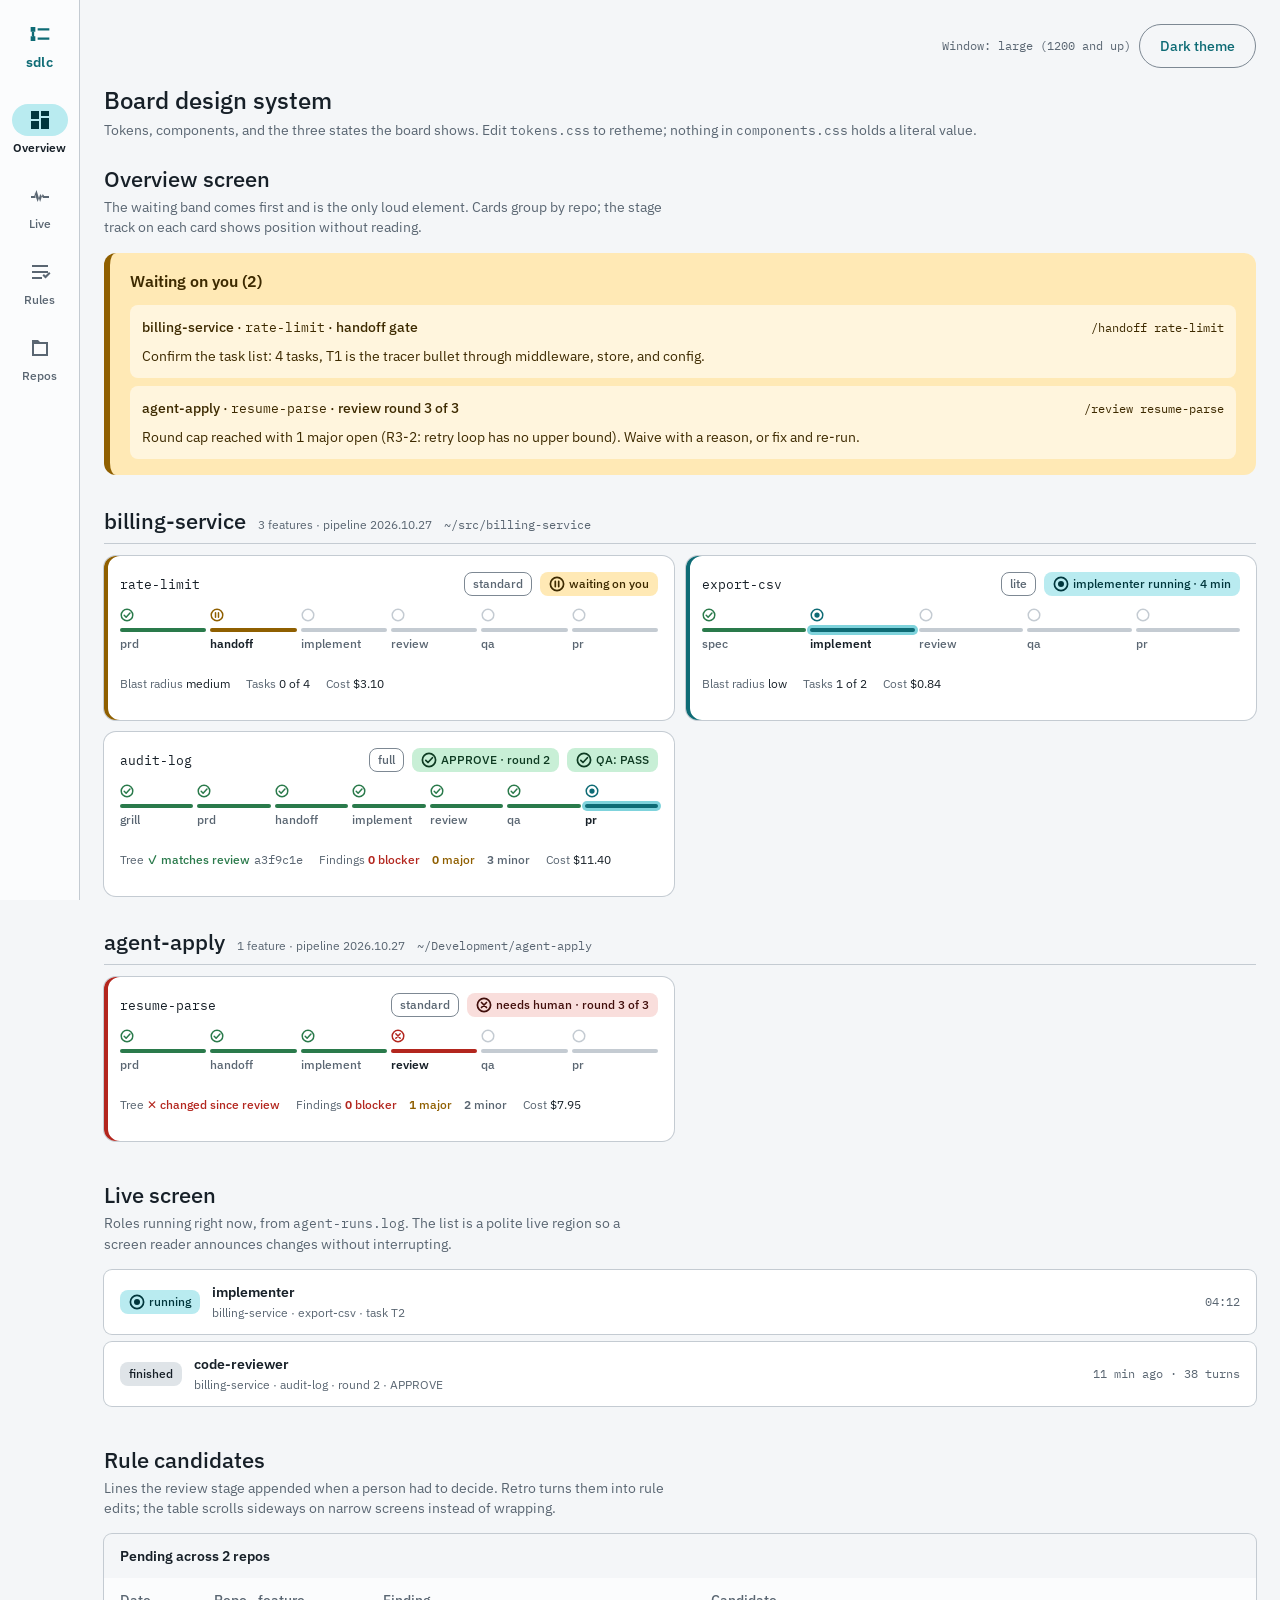
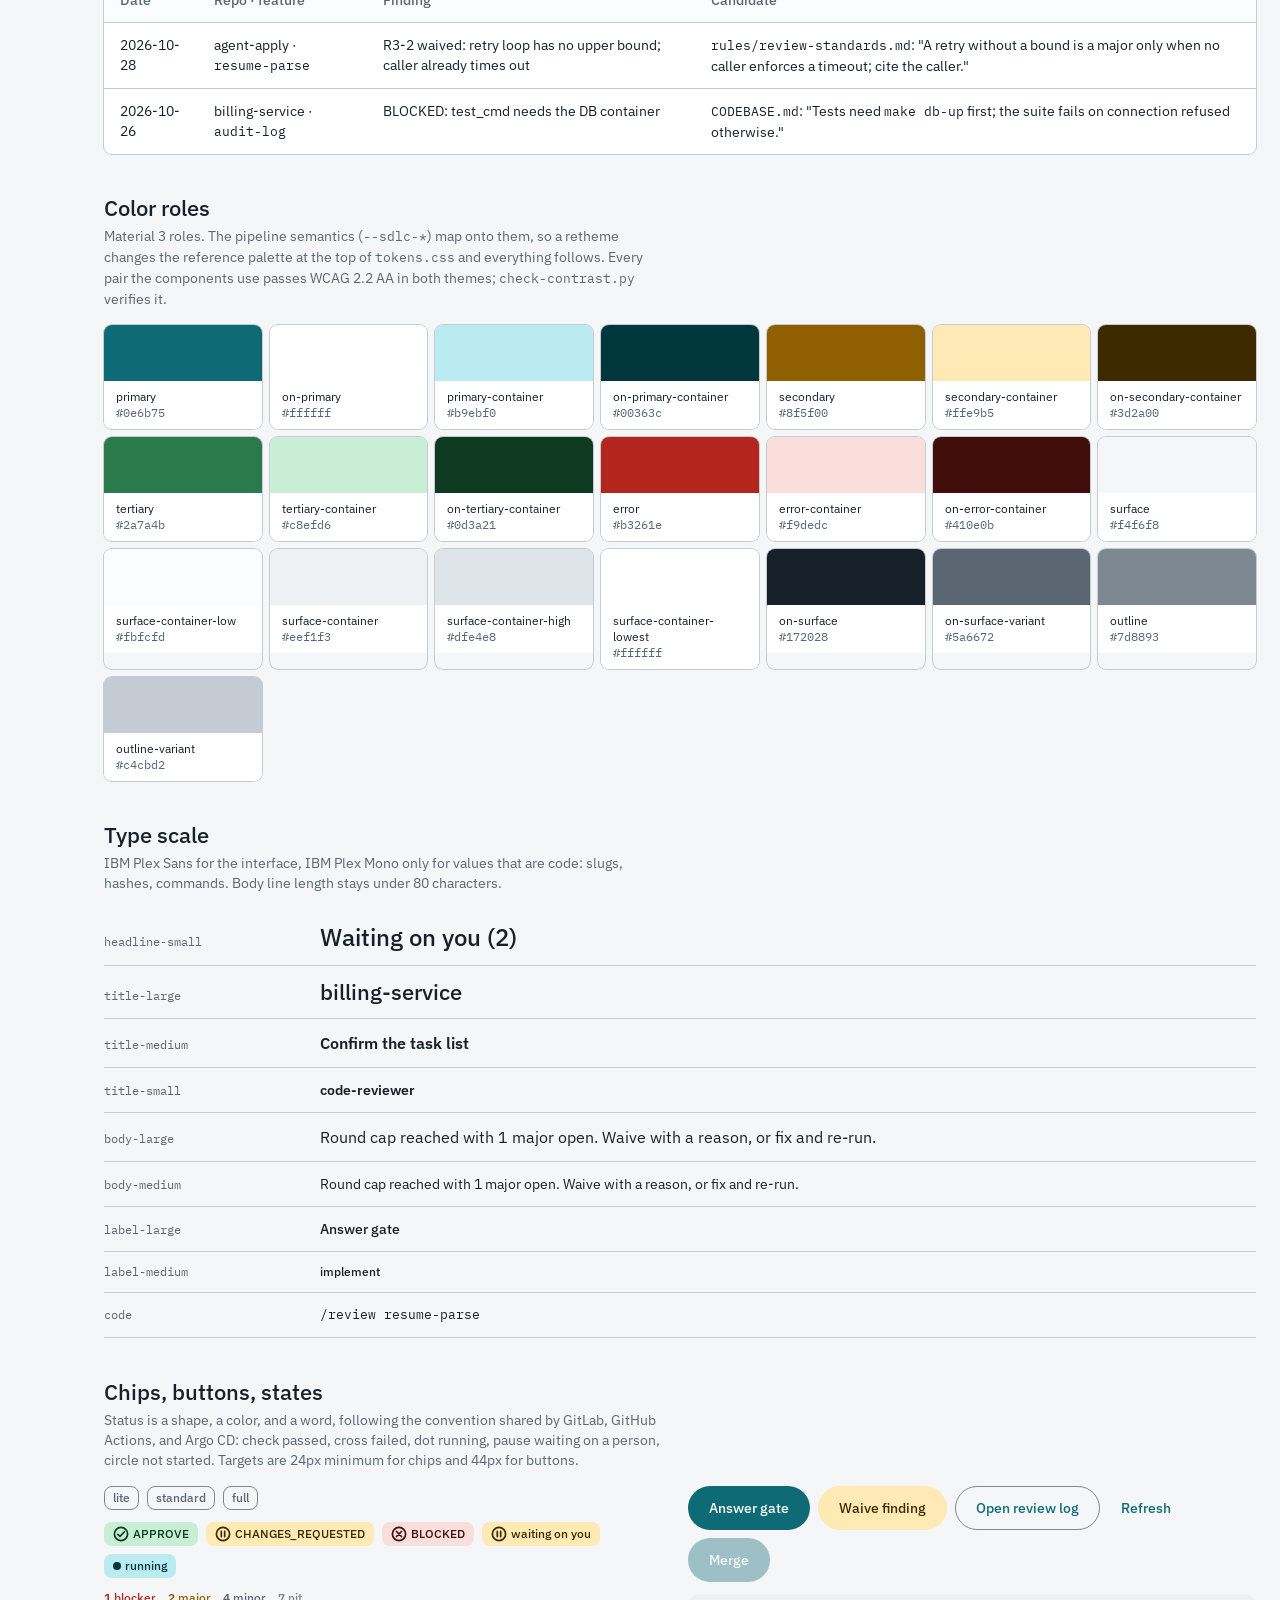
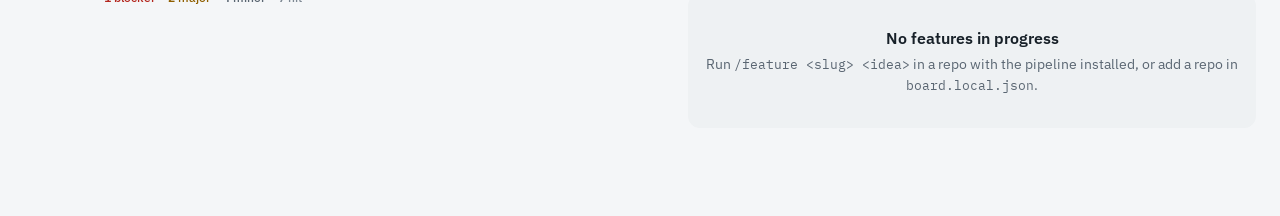
==== board/design/preview.html @ 58d3e478 "Add board design system: M3 tokens, components, contrast check" ====
<!doctype html>
<html lang="en">
<head>
<meta charset="utf-8">
<meta name="viewport" content="width=device-width, initial-scale=1">
<title>Board design system</title>
<link rel="preconnect" href="https://fonts.googleapis.com">
<link rel="preconnect" href="https://fonts.gstatic.com" crossorigin>
<link rel="stylesheet" href="https://fonts.googleapis.com/css2?family=IBM+Plex+Mono:wght@400;500&family=IBM+Plex+Sans:wght@400;500;600&display=swap">
<link rel="stylesheet" href="tokens.css">
<link rel="stylesheet" href="components.css">
<style>
  /* preview-only styles: swatches and the type specimen. Not part of the board. */
  .spec { margin-bottom: var(--sp-10); }
  .spec__title { font: var(--md-sys-typescale-title-large); margin-bottom: var(--sp-1); }
  .spec__note { color: var(--md-sys-color-on-surface-variant); margin-bottom: var(--sp-4); max-width: 70ch; }
  .swatches { display: grid; gap: var(--sp-2); grid-template-columns: repeat(auto-fill, minmax(150px, 1fr)); }
  .swatch { border-radius: var(--md-sys-shape-corner-small); box-shadow: var(--md-sys-elevation-1); overflow: hidden; }
  .swatch__color { height: 56px; }
  .swatch__meta { padding: var(--sp-2) var(--sp-3); font: var(--md-sys-typescale-body-small); background: var(--md-sys-color-surface-container-lowest); }
  .swatch__meta code { display: block; font: var(--md-sys-typescale-code-small); color: var(--md-sys-color-on-surface-variant); }
  .type-row { display: grid; grid-template-columns: 200px 1fr; gap: var(--sp-4); padding: var(--sp-3) 0; border-bottom: 1px solid var(--md-sys-color-outline-variant); align-items: baseline; }
  .type-row code { font: var(--md-sys-typescale-code-small); color: var(--md-sys-color-on-surface-variant); }
  @media (max-width: 599px) { .type-row { grid-template-columns: 1fr; gap: var(--sp-1); } }
  .row { display: flex; gap: var(--sp-2); flex-wrap: wrap; align-items: center; }
  .grid-2 { display: grid; gap: var(--sp-4); grid-template-columns: 1fr; }
  @media (min-width: 840px) { .grid-2 { grid-template-columns: 1fr 1fr; } }
  .bp { font: var(--md-sys-typescale-code-small); color: var(--md-sys-color-on-surface-variant); }
  .bp::after { content: "compact (< 600)"; }
  @media (min-width: 600px) { .bp::after { content: "medium (600 to 839)"; } }
  @media (min-width: 840px) { .bp::after { content: "expanded (840 to 1199)"; } }
  @media (min-width: 1200px) { .bp::after { content: "large (1200 and up)"; } }
</style>
</head>
<body>
<a class="skip-link" href="#main">Skip to content</a>
<div class="app">
  <nav class="rail" aria-label="Board sections">
    <a class="rail__brand" href="#main" aria-label="sdlc pipeline board"><svg viewBox="0 0 24 24" width="28" height="28" aria-hidden="true" focusable="false"><path fill="currentColor" d="M4 6h4v4H4zm6 1h10v2H10zM4 14h4v4H4zm6 1h10v2H10z"/><path fill="currentColor" d="M6 10v4h-0.001" stroke="currentColor" stroke-width="2"/></svg><span class="rail__brand-text">sdlc</span></a>
    <a class="rail__item" href="#overview" aria-current="page"><span class="rail__icon"><svg viewBox="0 0 24 24" width="24" height="24" aria-hidden="true" focusable="false"><path fill="currentColor" d="M3 3h8v8H3zm10 0h8v5h-8zM3 13h8v8H3zm10-3h8v11h-8z"/></svg></span><span class="rail__label">Overview</span></a>
    <a class="rail__item" href="#live"><span class="rail__icon"><svg viewBox="0 0 24 24" width="24" height="24" aria-hidden="true" focusable="false"><path fill="currentColor" d="M3 12h3.2l2.3-6 3.6 12 2.6-8 1.5 2H21v2h-5.9l-2.9-3.9-2.5 7.9L6.2 8.4 7.6 14H3z"/></svg></span><span class="rail__label">Live</span></a>
    <a class="rail__item" href="#candidates"><span class="rail__icon"><svg viewBox="0 0 24 24" width="24" height="24" aria-hidden="true" focusable="false"><path fill="currentColor" d="M4 5h16v2H4zm0 6h16v2H4zm0 6h10v2H4zm13.5-1.6L15.9 14l-1.4 1.4 3 3 5-5-1.4-1.4z"/></svg></span><span class="rail__label">Rules</span></a>
    <a class="rail__item" href="#repos"><span class="rail__icon"><svg viewBox="0 0 24 24" width="24" height="24" aria-hidden="true" focusable="false"><path fill="currentColor" d="M4 4h6l2 2h8v14H4zm2 4v10h12V8z"/></svg></span><span class="rail__label">Repos</span></a>
  </nav>

  <main id="main" class="main">
    <div class="toolbar">
      <span class="bp" aria-live="polite">Window: </span>
      <button class="btn btn--outlined" type="button" id="theme" aria-pressed="false">Dark theme</button>
    </div>
    <h1 class="page-title">Board design system</h1>
    <p class="page-sub">Tokens, components, and the three states the board shows. Edit <code>tokens.css</code> to retheme; nothing in <code>components.css</code> holds a literal value.</p>

    <!-- ============================ Sample: overview ============================ -->
    <section class="spec" id="overview" aria-labelledby="h-overview">
      <h2 class="spec__title" id="h-overview">Overview screen</h2>
      <p class="spec__note">The waiting band comes first and is the only loud element. Cards group by repo; the stage track on each card shows position without reading.</p>

      <section class="waiting" aria-labelledby="h-waiting">
        <h3 class="waiting__title" id="h-waiting">Waiting on you (2)</h3>
        <ul class="waiting__list" role="list">
          <li class="waiting__item">
            <span class="waiting__where">billing-service · <code>rate-limit</code> · handoff gate</span>
            <code class="waiting__cmd">/handoff rate-limit</code>
            <span class="waiting__q">Confirm the task list: 4 tasks, T1 is the tracer bullet through middleware, store, and config.</span>
          </li>
          <li class="waiting__item">
            <span class="waiting__where">agent-apply · <code>resume-parse</code> · review round 3 of 3</span>
            <code class="waiting__cmd">/review resume-parse</code>
            <span class="waiting__q">Round cap reached with 1 major open (R3-2: retry loop has no upper bound). Waive with a reason, or fix and re-run.</span>
          </li>
        </ul>
      </section>

      <section class="repo" aria-labelledby="h-repo1">
        <div class="repo__head">
          <h3 class="repo__name" id="h-repo1">billing-service</h3>
          <span class="repo__meta">3 features · pipeline 2026.10.27</span>
          <span class="repo__path">~/src/billing-service</span>
        </div>
        <ul class="cards" role="list">
          <li class="card card--attention">
            <div class="card__head">
              <span class="card__slug"><a class="card__title-link" href="#"><code>rate-limit</code></a></span>
              <span class="card__spacer"></span>
              <span class="chip chip--outline">standard</span>
              <span class="chip chip--waiting"><span class="chip__glyph" aria-hidden="true"></span>waiting on you</span>
            </div>
            <ol class="track" role="list" aria-label="Stages: prd passed, handoff waiting on you, implement review qa pr not started">
              <li class="track__step" data-state="done"><span class="track__bar"></span><span class="track__name">prd</span></li>
              <li class="track__step" data-state="waiting"><span class="track__bar"></span><span class="track__name">handoff</span></li>
              <li class="track__step" data-state="ahead"><span class="track__bar"></span><span class="track__name" data-short="impl">implement</span></li>
              <li class="track__step" data-state="ahead"><span class="track__bar"></span><span class="track__name">review</span></li>
              <li class="track__step" data-state="ahead"><span class="track__bar"></span><span class="track__name">qa</span></li>
              <li class="track__step" data-state="ahead"><span class="track__bar"></span><span class="track__name">pr</span></li>
            </ol>
            <dl class="card__foot">
              <div><dt>Blast radius</dt> <dd>medium</dd></div>
              <div><dt>Tasks</dt> <dd>0 of 4</dd></div>
              <div><dt>Cost</dt> <dd>$3.10</dd></div>
            </dl>
          </li>

          <li class="card card--live">
            <div class="card__head">
              <span class="card__slug"><a class="card__title-link" href="#"><code>export-csv</code></a></span>
              <span class="card__spacer"></span>
              <span class="chip chip--outline">lite</span>
              <span class="chip chip--live"><span class="chip__glyph" aria-hidden="true"></span>implementer running · 4 min</span>
            </div>
            <ol class="track" role="list" aria-label="Stages: spec done, implement current, review qa pr ahead">
              <li class="track__step" data-state="done"><span class="track__bar"></span><span class="track__name">spec</span></li>
              <li class="track__step" data-state="current"><span class="track__bar"></span><span class="track__name" data-short="impl">implement</span></li>
              <li class="track__step" data-state="ahead"><span class="track__bar"></span><span class="track__name">review</span></li>
              <li class="track__step" data-state="ahead"><span class="track__bar"></span><span class="track__name">qa</span></li>
              <li class="track__step" data-state="ahead"><span class="track__bar"></span><span class="track__name">pr</span></li>
            </ol>
            <dl class="card__foot">
              <div><dt>Blast radius</dt> <dd>low</dd></div>
              <div><dt>Tasks</dt> <dd>1 of 2</dd></div>
              <div><dt>Cost</dt> <dd>$0.84</dd></div>
            </dl>
          </li>

          <li class="card">
            <div class="card__head">
              <span class="card__slug"><a class="card__title-link" href="#"><code>audit-log</code></a></span>
              <span class="card__spacer"></span>
              <span class="chip chip--outline">full</span>
              <span class="chip chip--approve"><span class="chip__glyph" aria-hidden="true"></span>APPROVE · round 2</span>
              <span class="chip chip--approve"><span class="chip__glyph" aria-hidden="true"></span>QA: PASS</span>
            </div>
            <ol class="track" role="list" aria-label="Stages: grill prd handoff implement review qa done, pr current">
              <li class="track__step" data-state="done"><span class="track__bar"></span><span class="track__name">grill</span></li>
              <li class="track__step" data-state="done"><span class="track__bar"></span><span class="track__name">prd</span></li>
              <li class="track__step" data-state="done"><span class="track__bar"></span><span class="track__name">handoff</span></li>
              <li class="track__step" data-state="done"><span class="track__bar"></span><span class="track__name" data-short="impl">implement</span></li>
              <li class="track__step" data-state="done"><span class="track__bar"></span><span class="track__name">review</span></li>
              <li class="track__step" data-state="done"><span class="track__bar"></span><span class="track__name">qa</span></li>
              <li class="track__step" data-state="current"><span class="track__bar"></span><span class="track__name">pr</span></li>
            </ol>
            <dl class="card__foot">
              <div><dt>Tree</dt> <dd><span class="tree tree--match">✓ matches review <code>a3f9c1e</code></span></dd></div>
              <div><dt>Findings</dt> <dd><span class="sev"><span data-sev="blocker" data-n="0">blocker</span><span data-sev="major" data-n="0">major</span><span data-sev="minor" data-n="3">minor</span></span></dd></div>
              <div><dt>Cost</dt> <dd>$11.40</dd></div>
            </dl>
          </li>
        </ul>
      </section>

      <section class="repo" aria-labelledby="h-repo2">
        <div class="repo__head">
          <h3 class="repo__name" id="h-repo2">agent-apply</h3>
          <span class="repo__meta">1 feature · pipeline 2026.10.27</span>
          <span class="repo__path">~/Development/agent-apply</span>
        </div>
        <ul class="cards" role="list">
          <li class="card card--blocked">
            <div class="card__head">
              <span class="card__slug"><a class="card__title-link" href="#"><code>resume-parse</code></a></span>
              <span class="card__spacer"></span>
              <span class="chip chip--outline">standard</span>
              <span class="chip chip--blocked"><span class="chip__glyph" aria-hidden="true"></span>needs human · round 3 of 3</span>
            </div>
            <ol class="track" role="list" aria-label="Stages: prd handoff implement done, review stopped, qa pr ahead">
              <li class="track__step" data-state="done"><span class="track__bar"></span><span class="track__name">prd</span></li>
              <li class="track__step" data-state="done"><span class="track__bar"></span><span class="track__name">handoff</span></li>
              <li class="track__step" data-state="done"><span class="track__bar"></span><span class="track__name" data-short="impl">implement</span></li>
              <li class="track__step" data-state="stopped"><span class="track__bar"></span><span class="track__name">review</span></li>
              <li class="track__step" data-state="ahead"><span class="track__bar"></span><span class="track__name">qa</span></li>
              <li class="track__step" data-state="ahead"><span class="track__bar"></span><span class="track__name">pr</span></li>
            </ol>
            <dl class="card__foot">
              <div><dt>Tree</dt> <dd><span class="tree tree--drift">✕ changed since review</span></dd></div>
              <div><dt>Findings</dt> <dd><span class="sev"><span data-sev="blocker" data-n="0">blocker</span><span data-sev="major" data-n="1">major</span><span data-sev="minor" data-n="2">minor</span></span></dd></div>
              <div><dt>Cost</dt> <dd>$7.95</dd></div>
            </dl>
          </li>
        </ul>
      </section>
    </section>

    <!-- ============================ Sample: live ============================ -->
    <section class="spec" id="live" aria-labelledby="h-live">
      <h2 class="spec__title" id="h-live">Live screen</h2>
      <p class="spec__note">Roles running right now, from <code>agent-runs.log</code>. The list is a polite live region so a screen reader announces changes without interrupting.</p>
      <ul class="live" role="list" aria-live="polite">
        <li class="live__row">
          <span class="chip chip--live"><span class="chip__glyph" aria-hidden="true"></span>running</span>
          <span><span class="live__role">implementer</span><br><span class="live__where">billing-service · export-csv · task T2</span></span>
          <span class="live__time">04:12</span>
        </li>
        <li class="live__row">
          <span class="chip">finished</span>
          <span><span class="live__role">code-reviewer</span><br><span class="live__where">billing-service · audit-log · round 2 · APPROVE</span></span>
          <span class="live__time">11 min ago · 38 turns</span>
        </li>
      </ul>
    </section>

    <!-- ============================ Sample: rule candidates ============================ -->
    <section class="spec" id="candidates" aria-labelledby="h-cand">
      <h2 class="spec__title" id="h-cand">Rule candidates</h2>
      <p class="spec__note">Lines the review stage appended when a person had to decide. Retro turns them into rule edits; the table scrolls sideways on narrow screens instead of wrapping.</p>
      <div class="table-wrap">
        <table>
          <caption>Pending across 2 repos</caption>
          <thead><tr><th scope="col">Date</th><th scope="col">Repo · feature</th><th scope="col">Finding</th><th scope="col">Candidate</th></tr></thead>
          <tbody>
            <tr><td>2026-10-28</td><td>agent-apply · <code>resume-parse</code></td><td>R3-2 waived: retry loop has no upper bound; caller already times out</td><td><code>rules/review-standards.md</code>: "A retry without a bound is a major only when no caller enforces a timeout; cite the caller."</td></tr>
            <tr><td>2026-10-26</td><td>billing-service · <code>audit-log</code></td><td>BLOCKED: test_cmd needs the DB container</td><td><code>CODEBASE.md</code>: "Tests need <code>make db-up</code> first; the suite fails on connection refused otherwise."</td></tr>
          </tbody>
        </table>
      </div>
    </section>

    <!-- ============================ Tokens ============================ -->
    <section class="spec" id="repos" aria-labelledby="h-color">
      <h2 class="spec__title" id="h-color">Color roles</h2>
      <p class="spec__note">Material 3 roles. The pipeline semantics (<code>--sdlc-*</code>) map onto them, so a retheme changes the reference palette at the top of <code>tokens.css</code> and everything follows. Every pair the components use passes WCAG 2.2 AA in both themes; <code>check-contrast.py</code> verifies it.</p>
      <div class="swatches" id="swatches"></div>
    </section>

    <section class="spec" aria-labelledby="h-type">
      <h2 class="spec__title" id="h-type">Type scale</h2>
      <p class="spec__note">IBM Plex Sans for the interface, IBM Plex Mono only for values that are code: slugs, hashes, commands. Body line length stays under 80 characters.</p>
      <div class="type-row"><code>headline-small</code><span style="font: var(--md-sys-typescale-headline-small)">Waiting on you (2)</span></div>
      <div class="type-row"><code>title-large</code><span style="font: var(--md-sys-typescale-title-large)">billing-service</span></div>
      <div class="type-row"><code>title-medium</code><span style="font: var(--md-sys-typescale-title-medium)">Confirm the task list</span></div>
      <div class="type-row"><code>title-small</code><span style="font: var(--md-sys-typescale-title-small)">code-reviewer</span></div>
      <div class="type-row"><code>body-large</code><span style="font: var(--md-sys-typescale-body-large)">Round cap reached with 1 major open. Waive with a reason, or fix and re-run.</span></div>
      <div class="type-row"><code>body-medium</code><span style="font: var(--md-sys-typescale-body-medium)">Round cap reached with 1 major open. Waive with a reason, or fix and re-run.</span></div>
      <div class="type-row"><code>label-large</code><span style="font: var(--md-sys-typescale-label-large)">Answer gate</span></div>
      <div class="type-row"><code>label-medium</code><span style="font: var(--md-sys-typescale-label-medium)">implement</span></div>
      <div class="type-row"><code>code</code><span style="font: var(--md-sys-typescale-code)">/review resume-parse</span></div>
    </section>

    <section class="spec" aria-labelledby="h-comp">
      <h2 class="spec__title" id="h-comp">Chips, buttons, states</h2>
      <p class="spec__note">Status is a shape, a color, and a word, following the convention shared by GitLab, GitHub Actions, and Argo CD: check passed, cross failed, dot running, pause waiting on a person, circle not started. Targets are 24px minimum for chips and 44px for buttons.</p>
      <div class="grid-2">
        <div>
          <div class="row" style="margin-bottom: var(--sp-3)">
            <span class="chip chip--outline">lite</span><span class="chip chip--outline">standard</span><span class="chip chip--outline">full</span>
          </div>
          <div class="row" style="margin-bottom: var(--sp-3)">
            <span class="chip chip--approve"><span class="chip__glyph" aria-hidden="true"></span>APPROVE</span><span class="chip chip--changes"><span class="chip__glyph" aria-hidden="true"></span>CHANGES_REQUESTED</span><span class="chip chip--blocked"><span class="chip__glyph" aria-hidden="true"></span>BLOCKED</span>
            <span class="chip chip--waiting"><span class="chip__glyph" aria-hidden="true"></span>waiting on you</span>
            <span class="chip chip--live"><span class="chip__dot" aria-hidden="true"></span>running</span>
          </div>
          <div class="row">
            <span class="sev"><span data-sev="blocker" data-n="1">blocker</span><span data-sev="major" data-n="2">major</span><span data-sev="minor" data-n="4">minor</span><span data-sev="nit" data-n="7">nit</span></span>
          </div>
        </div>
        <div>
          <div class="row" style="margin-bottom: var(--sp-3)">
            <button class="btn btn--filled" type="button">Answer gate</button>
            <button class="btn btn--tonal" type="button">Waive finding</button>
            <button class="btn btn--outlined" type="button">Open review log</button>
            <button class="btn btn--text" type="button">Refresh</button>
            <button class="btn btn--filled" type="button" disabled>Merge</button>
          </div>
          <div class="empty">
            <p class="empty__title">No features in progress</p>
            <p>Run <code>/feature &lt;slug&gt; &lt;idea&gt;</code> in a repo with the pipeline installed, or add a repo in <code>board.local.json</code>.</p>
          </div>
        </div>
      </div>
    </section>
  </main>
</div>

<script>
  // Theme toggle: data-theme on <html> overrides the OS setting; remembered per browser.
  (function () {
    var root = document.documentElement, btn = document.getElementById('theme');
    function apply(t) { if (t) root.setAttribute('data-theme', t); else root.removeAttribute('data-theme'); var dark = t ? t === 'dark' : matchMedia('(prefers-color-scheme: dark)').matches; btn.textContent = dark ? 'Light theme' : 'Dark theme'; btn.setAttribute('aria-pressed', String(dark)); }
    var saved = null; try { saved = localStorage.getItem('board-theme'); } catch (e) {}
    apply(saved);
    btn.addEventListener('click', function () { var dark = root.getAttribute('data-theme') === 'dark' || (!root.getAttribute('data-theme') && matchMedia('(prefers-color-scheme: dark)').matches); var next = dark ? 'light' : 'dark'; apply(next); try { localStorage.setItem('board-theme', next); } catch (e) {} });
  })();
  // Swatches from the live computed tokens, so the list is always the real palette.
  (function () {
    var roles = ['primary','on-primary','primary-container','on-primary-container','secondary','secondary-container','on-secondary-container','tertiary','tertiary-container','on-tertiary-container','error','error-container','on-error-container','surface','surface-container-low','surface-container','surface-container-high','surface-container-lowest','on-surface','on-surface-variant','outline','outline-variant'];
    var cs = getComputedStyle(document.documentElement), host = document.getElementById('swatches');
    function render() {
      cs = getComputedStyle(document.documentElement); host.innerHTML = '';
      roles.forEach(function (r) { var v = cs.getPropertyValue('--md-sys-color-' + r).trim(); var d = document.createElement('div'); d.className = 'swatch'; d.innerHTML = '<div class="swatch__color" style="background:' + v + '"></div><div class="swatch__meta">' + r + '<code>' + v + '</code></div>'; host.appendChild(d); });
    }
    render(); document.getElementById('theme').addEventListener('click', function () { setTimeout(render, 0); });
  })();
</script>
</body>
</html>
---- board/design/tokens.css ----
/* sdlc-pipeline board: design tokens.
   This is the only file to edit for a retheme. Components reference these names and nothing else.
   Naming follows Material Design 3 roles (md-sys-*) so the mapping to any Material library is direct;
   the sdlc-* block holds the pipeline's own semantics (stages, verdicts, severities, tiers). */

:root {
  /* ---- Reference palette (change these, the roles below derive from them) ---- */
  --ref-paper: #f4f6f8;
  --ref-ink: #172028;
  --ref-teal-40: #0e6b75;   /* primary */
  --ref-teal-80: #7fd3dc;
  --ref-teal-90: #b9ebf0;
  --ref-amber-40: #8f5f00;  /* waiting on a person; 5.09:1 on paper */
  --ref-amber-90: #ffe9b5;
  --ref-green-40: #2a7a4b;  /* approve, pass */
  --ref-green-90: #c8efd6;
  --ref-red-40: #b3261e;    /* blocked, needs-human */
  --ref-red-90: #f9dedc;
  --ref-neutral-10: #1a2129;
  --ref-neutral-20: #2e3741;
  --ref-neutral-40: #5a6672;
  --ref-neutral-60: #7d8893;  /* outline; 3.33:1 on paper, the WCAG floor for borders and focus rings */
  --ref-neutral-80: #c4cbd2;
  --ref-neutral-90: #dfe4e8;
  --ref-neutral-95: #eef1f3;
  --ref-neutral-99: #fbfcfd;

  /* ---- Material 3 color roles, light ---- */
  --md-sys-color-primary: var(--ref-teal-40);
  --md-sys-color-on-primary: #ffffff;
  --md-sys-color-primary-container: var(--ref-teal-90);
  --md-sys-color-on-primary-container: #00363c;
  --md-sys-color-secondary: var(--ref-amber-40);
  --md-sys-color-on-secondary: #ffffff;
  --md-sys-color-secondary-container: var(--ref-amber-90);
  --md-sys-color-on-secondary-container: #3d2a00;
  --md-sys-color-tertiary: var(--ref-green-40);
  --md-sys-color-tertiary-container: var(--ref-green-90);
  --md-sys-color-on-tertiary-container: #0d3a21;
  --md-sys-color-error: var(--ref-red-40);
  --md-sys-color-on-error: #ffffff;
  --md-sys-color-error-container: var(--ref-red-90);
  --md-sys-color-on-error-container: #410e0b;
  --md-sys-color-surface: var(--ref-paper);
  --md-sys-color-surface-dim: var(--ref-neutral-90);
  --md-sys-color-surface-bright: var(--ref-neutral-99);
  --md-sys-color-surface-container-lowest: #ffffff;
  --md-sys-color-surface-container-low: var(--ref-neutral-99);
  --md-sys-color-surface-container: var(--ref-neutral-95);
  --md-sys-color-surface-container-high: var(--ref-neutral-90);
  --md-sys-color-surface-container-highest: var(--ref-neutral-80);
  --md-sys-color-on-surface: var(--ref-ink);
  --md-sys-color-on-surface-variant: var(--ref-neutral-40);
  --md-sys-color-outline: var(--ref-neutral-60);
  --md-sys-color-outline-variant: var(--ref-neutral-80);
  --md-sys-color-inverse-surface: var(--ref-neutral-20);
  --md-sys-color-inverse-on-surface: var(--ref-neutral-95);

  /* ---- Pipeline semantics ---- */
  /* Stage track, following the status convention shared by GitLab, GitHub Actions, and Argo CD:
     green = passed, blue/teal = in progress, amber = needs a person, red = failed/stopped, grey = not started. */
  --sdlc-stage-done: var(--md-sys-color-tertiary);
  --sdlc-stage-current: var(--md-sys-color-primary);
  --sdlc-stage-waiting: var(--md-sys-color-secondary);
  --sdlc-stage-stopped: var(--md-sys-color-error);
  --sdlc-stage-ahead: var(--md-sys-color-outline-variant);
  --sdlc-stage-current-ring: var(--ref-teal-80);
  /* States that need a person */
  --sdlc-waiting-bg: var(--md-sys-color-secondary-container);
  --sdlc-waiting-fg: var(--md-sys-color-on-secondary-container);
  --sdlc-waiting-accent: var(--md-sys-color-secondary);
  /* Verdicts and QA */
  --sdlc-approve-bg: var(--md-sys-color-tertiary-container);
  --sdlc-approve-fg: var(--md-sys-color-on-tertiary-container);
  --sdlc-changes-bg: var(--md-sys-color-secondary-container);
  --sdlc-changes-fg: var(--md-sys-color-on-secondary-container);
  --sdlc-blocked-bg: var(--md-sys-color-error-container);
  --sdlc-blocked-fg: var(--md-sys-color-on-error-container);
  /* Running agent */
  --sdlc-live: var(--md-sys-color-primary);
  /* Severities, as text color on a neutral chip */
  --sdlc-sev-blocker: var(--md-sys-color-error);
  --sdlc-sev-major: var(--md-sys-color-secondary);
  --sdlc-sev-minor: var(--md-sys-color-on-surface-variant);
  --sdlc-sev-nit: var(--md-sys-color-outline);

  /* ---- Typography (Material 3 scale on IBM Plex) ---- */
  --md-ref-typeface-plain: "IBM Plex Sans", system-ui, -apple-system, "Segoe UI", sans-serif;
  --md-ref-typeface-code: "IBM Plex Mono", ui-monospace, "SFMono-Regular", Menlo, monospace;
  --md-sys-typescale-display-small: 500 36px/44px var(--md-ref-typeface-plain);
  --md-sys-typescale-headline-small: 500 24px/32px var(--md-ref-typeface-plain);
  --md-sys-typescale-title-large: 500 22px/28px var(--md-ref-typeface-plain);
  --md-sys-typescale-title-medium: 600 16px/24px var(--md-ref-typeface-plain);
  --md-sys-typescale-title-small: 600 14px/20px var(--md-ref-typeface-plain);
  --md-sys-typescale-body-large: 400 16px/24px var(--md-ref-typeface-plain);
  --md-sys-typescale-body-medium: 400 14px/20px var(--md-ref-typeface-plain);
  --md-sys-typescale-body-small: 400 12px/16px var(--md-ref-typeface-plain);
  --md-sys-typescale-label-large: 500 14px/20px var(--md-ref-typeface-plain);
  --md-sys-typescale-label-medium: 500 12px/16px var(--md-ref-typeface-plain);
  --md-sys-typescale-code: 400 13px/20px var(--md-ref-typeface-code);
  --md-sys-typescale-code-small: 400 12px/16px var(--md-ref-typeface-code);

  /* ---- Shape ---- */
  --md-sys-shape-corner-none: 0;
  --md-sys-shape-corner-extra-small: 4px;
  --md-sys-shape-corner-small: 8px;
  --md-sys-shape-corner-medium: 12px;
  --md-sys-shape-corner-full: 999px;

  /* ---- Spacing (4px base) ---- */
  --sp-1: 4px;  --sp-2: 8px;  --sp-3: 12px; --sp-4: 16px;
  --sp-5: 20px; --sp-6: 24px; --sp-8: 32px; --sp-10: 40px; --sp-12: 48px;

  /* ---- Elevation: the board is flat; level 1 is a border, level 2 a short shadow ---- */
  --md-sys-elevation-0: none;
  --md-sys-elevation-1: 0 0 0 1px var(--md-sys-color-outline-variant);
  --md-sys-elevation-2: 0 1px 2px rgba(23, 32, 40, 0.14), 0 0 0 1px var(--md-sys-color-outline-variant);

  /* ---- State layers ---- */
  --md-sys-state-hover-opacity: 0.08;
  --md-sys-state-focus-opacity: 0.12;
  --md-sys-state-pressed-opacity: 0.12;

  /* ---- Motion: answers a person's action; nothing moves on its own except the live pulse ---- */
  --md-sys-motion-duration-short: 120ms;
  --md-sys-motion-duration-medium: 240ms;
  --md-sys-motion-easing-standard: cubic-bezier(0.2, 0, 0, 1);

  /* ---- Layout: Material 3 window size classes. Components switch at these widths. ----
     compact  < 600px   phone: bottom navigation bar, one column, gutter 16
     medium   600-839   tablet portrait: navigation rail, one column, gutter 24
     expanded 840-1199  tablet landscape, small laptop: rail, two columns
     large    >= 1200   desktop: rail, content capped at --layout-content-max
     Breakpoints are not CSS variables (media queries cannot read them); they are written in components.css
     and repeated here so a retheme sees them in one place. */
  --layout-rail-width: 80px;   /* Material 3 navigation rail */
  --layout-drawer-width: 240px;   /* the rail opens into a drawer at 1600px and up */
  --layout-bottom-bar-height: 80px;
  --layout-content-max: 1280px;
  --layout-gutter: var(--sp-6);
  --layout-gutter-narrow: var(--sp-4);

  /* ---- Accessibility floors (WCAG 2.2 AA) ----
     Text contrast 4.5:1, large text and UI parts 3:1, focus indicator 3:1 against its surroundings (2.4.11/2.4.13),
     pointer targets 24x24 CSS px minimum (2.5.8), 44x44 preferred for primary actions,
     status is always color plus a word (1.4.1), motion respects prefers-reduced-motion (2.3.3).
     The contrast ratios of this palette are listed in README.md and checked by board/design/check-contrast.py. */
  --a11y-target-min: 24px;
  --a11y-target-comfortable: 44px;
  --a11y-focus-ring: 3px solid var(--md-sys-color-primary);
  --a11y-focus-offset: 2px;

  color-scheme: light;
}

/* ---- Dark: same roles, different values. Applies with the OS setting unless data-theme forces one. ---- */
@media (prefers-color-scheme: dark) {
  :root:not([data-theme="light"]) {
    --md-sys-color-primary: var(--ref-teal-80);
    --md-sys-color-on-primary: #00363c;
    --md-sys-color-primary-container: #0b4f58;
    --md-sys-color-on-primary-container: var(--ref-teal-90);
    --md-sys-color-secondary: #e9b84a;
    --md-sys-color-on-secondary: #3d2a00;
    --md-sys-color-secondary-container: #5a3f00;
    --md-sys-color-on-secondary-container: var(--ref-amber-90);
    --md-sys-color-tertiary: #8fd5a8;
    --md-sys-color-tertiary-container: #1b5533;
    --md-sys-color-on-tertiary-container: var(--ref-green-90);
    --md-sys-color-error: #f2b8b5;
    --md-sys-color-on-error: #601410;
    --md-sys-color-error-container: #8c1d18;
    --md-sys-color-on-error-container: var(--ref-red-90);
    --md-sys-color-surface: #10161c;
    --md-sys-color-surface-dim: #0c1116;
    --md-sys-color-surface-bright: #2b343d;
    --md-sys-color-surface-container-lowest: #0a0f13;
    --md-sys-color-surface-container-low: #151c23;
    --md-sys-color-surface-container: #1a2129;
    --md-sys-color-surface-container-high: #232c35;
    --md-sys-color-surface-container-highest: #2e3741;
    --md-sys-color-on-surface: #e3e8ec;
    --md-sys-color-on-surface-variant: #b4bec7;
    --md-sys-color-outline: #7f8a95;
    --md-sys-color-outline-variant: #3a444e;
    --md-sys-color-inverse-surface: #e3e8ec;
    --md-sys-color-inverse-on-surface: #1a2129;
    --sdlc-stage-current-ring: #0b4f58;
    --md-sys-elevation-2: 0 1px 2px rgba(0, 0, 0, 0.5), 0 0 0 1px var(--md-sys-color-outline-variant);
    color-scheme: dark;
  }
}
:root[data-theme="dark"] {
  --md-sys-color-primary: var(--ref-teal-80);
  --md-sys-color-on-primary: #00363c;
  --md-sys-color-primary-container: #0b4f58;
  --md-sys-color-on-primary-container: var(--ref-teal-90);
  --md-sys-color-secondary: #e9b84a;
  --md-sys-color-on-secondary: #3d2a00;
  --md-sys-color-secondary-container: #5a3f00;
  --md-sys-color-on-secondary-container: var(--ref-amber-90);
  --md-sys-color-tertiary: #8fd5a8;
  --md-sys-color-tertiary-container: #1b5533;
  --md-sys-color-on-tertiary-container: var(--ref-green-90);
  --md-sys-color-error: #f2b8b5;
  --md-sys-color-on-error: #601410;
  --md-sys-color-error-container: #8c1d18;
  --md-sys-color-on-error-container: var(--ref-red-90);
  --md-sys-color-surface: #10161c;
  --md-sys-color-surface-dim: #0c1116;
  --md-sys-color-surface-bright: #2b343d;
  --md-sys-color-surface-container-lowest: #0a0f13;
  --md-sys-color-surface-container-low: #151c23;
  --md-sys-color-surface-container: #1a2129;
  --md-sys-color-surface-container-high: #232c35;
  --md-sys-color-surface-container-highest: #2e3741;
  --md-sys-color-on-surface: #e3e8ec;
  --md-sys-color-on-surface-variant: #b4bec7;
  --md-sys-color-outline: #7f8a95;
  --md-sys-color-outline-variant: #3a444e;
  --md-sys-color-inverse-surface: #e3e8ec;
  --md-sys-color-inverse-on-surface: #1a2129;
  --sdlc-stage-current-ring: #0b4f58;
  --md-sys-elevation-2: 0 1px 2px rgba(0, 0, 0, 0.5), 0 0 0 1px var(--md-sys-color-outline-variant);
  color-scheme: dark;
}
---- board/design/components.css ----
/* sdlc-pipeline board: components. Every value comes from tokens.css; no color, size, or font literal here.
   Semantic HTML first (nav, main, section, ul, button, table); classes add the Material look. */

/* Status glyphs as masks, so they take the current text color. Shapes follow the CI convention: check passed, cross failed, dot running, pause waiting, circle not started. */
:root {
  --glyph-check: url("data:image/svg+xml;utf8,<svg xmlns='http://www.w3.org/2000/svg' viewBox='0 0 16 16' fill='none' stroke='black' stroke-width='1.7' stroke-linecap='round' stroke-linejoin='round'><circle cx='8' cy='8' r='6.6'/><path d='M4.8 8.3l2.2 2.2 4.4-4.8'/></svg>");
  --glyph-cross: url("data:image/svg+xml;utf8,<svg xmlns='http://www.w3.org/2000/svg' viewBox='0 0 16 16' fill='none' stroke='black' stroke-width='1.7' stroke-linecap='round'><circle cx='8' cy='8' r='6.6'/><path d='M5.5 5.5l5 5M10.5 5.5l-5 5'/></svg>");
  --glyph-dot: url("data:image/svg+xml;utf8,<svg xmlns='http://www.w3.org/2000/svg' viewBox='0 0 16 16'><circle cx='8' cy='8' r='6.6' fill='none' stroke='black' stroke-width='1.7'/><circle cx='8' cy='8' r='3'/></svg>");
  --glyph-pause: url("data:image/svg+xml;utf8,<svg xmlns='http://www.w3.org/2000/svg' viewBox='0 0 16 16' fill='none' stroke='black' stroke-width='1.7' stroke-linecap='round'><circle cx='8' cy='8' r='6.6'/><path d='M6.3 5.4v5.2M9.7 5.4v5.2'/></svg>");
  --glyph-circle: url("data:image/svg+xml;utf8,<svg xmlns='http://www.w3.org/2000/svg' viewBox='0 0 16 16'><circle cx='8' cy='8' r='6.6' fill='none' stroke='black' stroke-width='1.7'/></svg>");
  --glyph-blank: url("data:image/svg+xml;utf8,<svg xmlns='http://www.w3.org/2000/svg' viewBox='0 0 16 16'/>");
}
*, *::before, *::after { box-sizing: border-box; }
html { height: 100%; }
body {
  margin: 0; min-height: 100%;
  background: var(--md-sys-color-surface);
  color: var(--md-sys-color-on-surface);
  font: var(--md-sys-typescale-body-medium);
  -webkit-text-size-adjust: 100%;
}
code, kbd, .code { font: var(--md-sys-typescale-code); }
a { color: var(--md-sys-color-primary); text-underline-offset: 2px; }
h1, h2, h3, p, ul, ol, figure { margin: 0; }
ul[role="list"], ol[role="list"] { list-style: none; padding: 0; }
img, svg { display: block; max-width: 100%; }

/* ---- Focus: one rule for everything that can take focus (WCAG 2.4.11, 3:1 ring) ---- */
:focus-visible { outline: var(--a11y-focus-ring); outline-offset: var(--a11y-focus-offset); border-radius: var(--md-sys-shape-corner-extra-small); }
:focus:not(:focus-visible) { outline: none; }

/* ---- Skip link: first tab stop on every page ---- */
.skip-link {
  position: absolute; left: var(--sp-4); top: -100px; z-index: 100;
  padding: var(--sp-2) var(--sp-4); background: var(--md-sys-color-inverse-surface); color: var(--md-sys-color-inverse-on-surface);
  border-radius: var(--md-sys-shape-corner-small); font: var(--md-sys-typescale-label-large);
}
.skip-link:focus { top: var(--sp-4); }

/* ---- Visually hidden text for screen readers (status words next to color) ---- */
.sr-only { position: absolute; width: 1px; height: 1px; padding: 0; margin: -1px; overflow: hidden; clip: rect(0 0 0 0); white-space: nowrap; border: 0; }

/* ---- Reduced motion: nothing animates, the live pulse becomes a static dot ---- */
@media (prefers-reduced-motion: reduce) {
  *, *::before, *::after { animation: none !important; transition: none !important; scroll-behavior: auto !important; }
}

/* =========================================================================
   App shell: rail on medium and up, bottom bar on compact
   ========================================================================= */
.app { display: grid; min-height: 100vh; grid-template-columns: var(--layout-rail-width) 1fr; }
.rail {
  position: sticky; top: 0; height: 100vh; padding: var(--sp-3) 0;
  background: var(--md-sys-color-surface-container-low);
  border-right: 1px solid var(--md-sys-color-outline-variant);
  display: flex; flex-direction: column; align-items: center; gap: var(--sp-3);
}
.rail__brand { display: flex; flex-direction: column; align-items: center; gap: var(--sp-1); color: var(--md-sys-color-primary); text-decoration: none; padding: var(--sp-2) 0 var(--sp-4); font: var(--md-sys-typescale-title-small); letter-spacing: 0.02em; }
.rail__item {
  position: relative; display: flex; flex-direction: column; align-items: center; gap: var(--sp-1);
  width: 72px; min-height: 64px; padding: var(--sp-1) 0; border: 0; background: none; cursor: pointer;
  color: var(--md-sys-color-on-surface-variant); text-decoration: none; border-radius: var(--md-sys-shape-corner-small);
}
.rail__icon { width: 56px; height: 32px; display: grid; place-items: center; border-radius: var(--md-sys-shape-corner-full); transition: background var(--md-sys-motion-duration-short) var(--md-sys-motion-easing-standard); }
.rail__icon svg { width: 24px; height: 24px; }
.rail__label { font: var(--md-sys-typescale-label-medium); }
.rail__item:hover .rail__icon { background: color-mix(in srgb, var(--md-sys-color-on-surface) calc(var(--md-sys-state-hover-opacity) * 100%), transparent); }
.rail__item[aria-current="page"] { color: var(--md-sys-color-on-surface); }
.rail__item[aria-current="page"] .rail__label { font-weight: 600; }
.rail__item[aria-current="page"] .rail__icon { background: var(--md-sys-color-primary-container); color: var(--md-sys-color-on-primary-container); }
.rail__badge { position: absolute; top: 0; left: calc(50% + 6px); min-width: 16px; height: 16px; padding: 0 var(--sp-1); border-radius: var(--md-sys-shape-corner-full); background: var(--md-sys-color-secondary); color: var(--md-sys-color-on-secondary); font: var(--md-sys-typescale-label-medium); line-height: 16px; text-align: center; }

/* wide displays: the rail opens into a drawer with icon and label on one row */
@media (min-width: 1600px) {
  .app { grid-template-columns: var(--layout-drawer-width) 1fr; }
  .rail { align-items: stretch; padding: var(--sp-3) var(--sp-3); gap: var(--sp-1); }
  .rail__brand { flex-direction: row; justify-content: flex-start; gap: var(--sp-3); padding: var(--sp-3) var(--sp-4) var(--sp-5); font: var(--md-sys-typescale-title-medium); }
  .rail__item { flex-direction: row; width: auto; min-height: 56px; padding: 0 var(--sp-5) 0 var(--sp-4); gap: var(--sp-3); border-radius: var(--md-sys-shape-corner-full); }
  .rail__icon { width: 24px; height: 24px; background: none !important; }
  .rail__label { font: var(--md-sys-typescale-label-large); }
  .rail__item[aria-current="page"] { background: var(--md-sys-color-primary-container); color: var(--md-sys-color-on-primary-container); }
  .rail__item:hover:not([aria-current="page"]) { background: color-mix(in srgb, var(--md-sys-color-on-surface) calc(var(--md-sys-state-hover-opacity) * 100%), transparent); }
  .rail__badge { position: static; margin-left: auto; }
}

.main { min-width: 0; padding: var(--sp-6) var(--layout-gutter) var(--sp-12); max-width: var(--layout-content-max); width: 100%; margin-inline: auto; }
/* wide desktops: more room before capping, so a 27-inch display is not a left-aligned column with empty space beside it */
@media (min-width: 1600px) { .main { max-width: 1600px; } }
@media (min-width: 2000px) { .main { max-width: 1840px; } }
.page-title { font: var(--md-sys-typescale-headline-small); margin-bottom: var(--sp-1); }
.page-sub { color: var(--md-sys-color-on-surface-variant); margin-bottom: var(--sp-6); }

/* compact: bottom navigation bar, single column, narrow gutters */
@media (max-width: 599px) {
  .app { grid-template-columns: 1fr; }
  .rail {
    position: fixed; top: auto; bottom: 0; left: 0; right: 0; height: var(--layout-bottom-bar-height);
    flex-direction: row; justify-content: space-around; padding: var(--sp-2) 0 max(var(--sp-2), env(safe-area-inset-bottom));
    border-right: 0; border-top: 1px solid var(--md-sys-color-outline-variant); z-index: 10;
  }
  .rail__brand { display: none; }
  .rail__item { min-height: 56px; width: 64px; }
  .main { padding: var(--sp-4) var(--layout-gutter-narrow) calc(var(--layout-bottom-bar-height) + var(--sp-6)); }
}

/* =========================================================================
   Waiting band: the one loud element. A list of gates that need a person.
   ========================================================================= */
.waiting {
  background: var(--sdlc-waiting-bg); color: var(--sdlc-waiting-fg);
  border-left: 6px solid var(--sdlc-waiting-accent); border-radius: var(--md-sys-shape-corner-medium);
  padding: var(--sp-4) var(--sp-5); margin-bottom: var(--sp-8);
}
.waiting__title { font: var(--md-sys-typescale-title-medium); margin-bottom: var(--sp-3); }
.waiting__list { display: grid; gap: var(--sp-2); }
.waiting__item { display: grid; grid-template-columns: 1fr auto; gap: var(--sp-2) var(--sp-4); align-items: center; padding: var(--sp-3); background: color-mix(in srgb, var(--md-sys-color-surface-container-lowest) 55%, transparent); border-radius: var(--md-sys-shape-corner-small); }
.waiting__where { font: var(--md-sys-typescale-label-large); }
.waiting__q { grid-column: 1 / -1; font: var(--md-sys-typescale-body-medium); }
.waiting__cmd { font: var(--md-sys-typescale-code-small); white-space: nowrap; }
.waiting--empty { background: var(--md-sys-color-surface-container); color: var(--md-sys-color-on-surface-variant); border-left-color: var(--md-sys-color-outline-variant); }
@media (max-width: 599px) {
  .waiting { padding: var(--sp-3) var(--sp-4); border-radius: var(--md-sys-shape-corner-small); }
  .waiting__item { grid-template-columns: 1fr; }
  .waiting__cmd { white-space: normal; word-break: break-all; }
}

/* =========================================================================
   Repo section and feature cards
   ========================================================================= */
.repo { margin-bottom: var(--sp-8); }
.repo__head { display: flex; align-items: baseline; gap: var(--sp-3); flex-wrap: wrap; padding-bottom: var(--sp-2); margin-bottom: var(--sp-3); border-bottom: 1px solid var(--md-sys-color-outline-variant); }
.repo__name { font: var(--md-sys-typescale-title-large); }
.repo__meta { color: var(--md-sys-color-on-surface-variant); font: var(--md-sys-typescale-body-small); }
.repo__path { font: var(--md-sys-typescale-code-small); color: var(--md-sys-color-on-surface-variant); }

.cards { display: grid; gap: var(--sp-3); grid-template-columns: 1fr; }
/* from expanded up, cards fill the row by width: two columns at 840, three around 1200, four on wide displays */
@media (min-width: 840px) { .cards { grid-template-columns: repeat(auto-fill, minmax(380px, 1fr)); } }

.card {
  background: var(--md-sys-color-surface-container-lowest); box-shadow: var(--md-sys-elevation-1);
  border-radius: var(--md-sys-shape-corner-medium); padding: var(--sp-4); display: grid; gap: var(--sp-3);
  position: relative;
}
.card--attention { box-shadow: var(--md-sys-elevation-1), inset 4px 0 0 var(--sdlc-waiting-accent); }
.card--blocked { box-shadow: var(--md-sys-elevation-1), inset 4px 0 0 var(--md-sys-color-error); }
.card--live { box-shadow: var(--md-sys-elevation-1), inset 4px 0 0 var(--sdlc-live); }
.card__head { display: flex; align-items: center; gap: var(--sp-2); flex-wrap: wrap; }
.card__slug { font: var(--md-sys-typescale-title-small); }
.card__slug code { font: var(--md-sys-typescale-code); }
.card__spacer { flex: 1; }
.card__title-link { color: inherit; text-decoration: none; }
.card__title-link:hover { text-decoration: underline; }
.card__title-link::after { content: ""; position: absolute; inset: 0; } /* whole card is the target, 44px+ tall */
.card__foot { display: flex; gap: var(--sp-3) var(--sp-4); flex-wrap: wrap; color: var(--md-sys-color-on-surface-variant); font: var(--md-sys-typescale-body-small); }
.card__foot dt { display: inline; }
.card__foot dd { display: inline; margin: 0; color: var(--md-sys-color-on-surface); }
.card__foot div { display: inline; }

/* ---- Stage track: the signature component. Position is readable without the legend; names are printed. ---- */
.track { display: grid; grid-auto-flow: column; grid-auto-columns: 1fr; gap: var(--sp-1); align-items: start; }
.track__step { display: grid; gap: var(--sp-1); justify-items: start; min-width: 0; }
.track__bar { height: 4px; width: 100%; border-radius: var(--md-sys-shape-corner-full); background: var(--sdlc-stage-ahead); }
.track__step[data-state="done"] .track__bar { background: var(--sdlc-stage-done); }
.track__step[data-state="current"] .track__bar { background: var(--sdlc-stage-current); box-shadow: 0 0 0 3px var(--sdlc-stage-current-ring); }
.track__step[data-state="waiting"] .track__bar { background: var(--sdlc-stage-waiting); }
.track__step[data-state="stopped"] .track__bar { background: var(--sdlc-stage-stopped); }
/* status glyph above each bar: shape plus color, text below */
.track__step::before {
  content: ""; width: 14px; height: 14px; display: block; margin-bottom: 2px;
  background-color: var(--sdlc-stage-ahead); -webkit-mask: var(--glyph-blank) center / contain no-repeat; mask: var(--glyph-blank) center / contain no-repeat;
}
.track__step[data-state="done"]::before { background-color: var(--sdlc-stage-done); -webkit-mask-image: var(--glyph-check); mask-image: var(--glyph-check); }
.track__step[data-state="current"]::before { background-color: var(--sdlc-stage-current); -webkit-mask-image: var(--glyph-dot); mask-image: var(--glyph-dot); }
.track__step[data-state="waiting"]::before { background-color: var(--sdlc-stage-waiting); -webkit-mask-image: var(--glyph-pause); mask-image: var(--glyph-pause); }
.track__step[data-state="stopped"]::before { background-color: var(--sdlc-stage-stopped); -webkit-mask-image: var(--glyph-cross); mask-image: var(--glyph-cross); }
.track__step[data-state="ahead"]::before { -webkit-mask-image: var(--glyph-circle); mask-image: var(--glyph-circle); }
.track__name { font: var(--md-sys-typescale-label-medium); color: var(--md-sys-color-on-surface-variant); overflow: hidden; text-overflow: ellipsis; white-space: nowrap; max-width: 100%; }
/* Long stage names (implement) get a short form from data-short when the column is narrow; the full name stays the accessible text. */
@container card (max-width: 372px) { .track__name[data-short] { font-size: 0; } .track__name[data-short]::after { content: attr(data-short); font: var(--md-sys-typescale-label-medium); } }
.card { container: card / inline-size; }
.track__step[data-state="current"] .track__name, .track__step[data-state="stopped"] .track__name, .track__step[data-state="waiting"] .track__name { color: var(--md-sys-color-on-surface); font-weight: 600; }
/* compact: names only on the current step; the others keep the bar and an accessible name */
@media (max-width: 599px) {
  .track__step:not([data-state="current"]):not([data-state="stopped"]):not([data-state="waiting"]) .track__name { position: absolute; width: 1px; height: 1px; overflow: hidden; clip: rect(0 0 0 0); }
}

/* ---- Chips: tier, verdict, QA, blast radius. Color plus text, never color alone. ---- */
.chip {
  display: inline-flex; align-items: center; gap: var(--sp-1); min-height: var(--a11y-target-min);
  padding: 0 var(--sp-2); border-radius: var(--md-sys-shape-corner-small);
  font: var(--md-sys-typescale-label-medium); white-space: nowrap;
  background: var(--md-sys-color-surface-container-high); color: var(--md-sys-color-on-surface);
  border: 1px solid transparent;
}
.chip--outline { background: transparent; border-color: var(--md-sys-color-outline); color: var(--md-sys-color-on-surface-variant); }
.chip--approve { background: var(--sdlc-approve-bg); color: var(--sdlc-approve-fg); }
.chip--changes { background: var(--sdlc-changes-bg); color: var(--sdlc-changes-fg); }
.chip--blocked { background: var(--sdlc-blocked-bg); color: var(--sdlc-blocked-fg); }
.chip--waiting { background: var(--sdlc-waiting-bg); color: var(--sdlc-waiting-fg); }
.chip--live { background: var(--md-sys-color-primary-container); color: var(--md-sys-color-on-primary-container); }
.chip__dot { width: 8px; height: 8px; border-radius: var(--md-sys-shape-corner-full); background: currentColor; }
.chip--live .chip__dot { animation: pulse 1.6s var(--md-sys-motion-easing-standard) infinite; }
/* status glyph inside a chip: same shapes as the track, 16px, drawn in the chip's text color */
.chip__glyph { width: 16px; height: 16px; flex: none; background-color: currentColor; -webkit-mask: var(--glyph-blank) center / contain no-repeat; mask: var(--glyph-blank) center / contain no-repeat; }
.chip--approve .chip__glyph { -webkit-mask-image: var(--glyph-check); mask-image: var(--glyph-check); }
.chip--changes .chip__glyph, .chip--waiting .chip__glyph { -webkit-mask-image: var(--glyph-pause); mask-image: var(--glyph-pause); }
.chip--blocked .chip__glyph { -webkit-mask-image: var(--glyph-cross); mask-image: var(--glyph-cross); }
.chip--live .chip__glyph { -webkit-mask-image: var(--glyph-dot); mask-image: var(--glyph-dot); animation: pulse 1.6s var(--md-sys-motion-easing-standard) infinite; }
@keyframes pulse { 0%, 100% { opacity: 1; } 50% { opacity: 0.35; } }

/* ---- Severity counts: text weight and color, numbers always printed ---- */
.sev { display: inline-flex; gap: var(--sp-3); font: var(--md-sys-typescale-label-medium); }
.sev span::before { content: attr(data-n) " "; font-weight: 600; }
.sev [data-sev="blocker"] { color: var(--sdlc-sev-blocker); }
.sev [data-sev="major"] { color: var(--sdlc-sev-major); }
.sev [data-sev="minor"] { color: var(--sdlc-sev-minor); }
.sev [data-sev="nit"] { color: var(--sdlc-sev-nit); }

/* ---- Tree check: equal or not, as an icon and a word ---- */
.tree { display: inline-flex; align-items: center; gap: var(--sp-1); font: var(--md-sys-typescale-label-medium); }
.tree--match { color: var(--md-sys-color-tertiary); }
.tree--drift { color: var(--md-sys-color-error); }
.tree code { font: var(--md-sys-typescale-code-small); color: var(--md-sys-color-on-surface-variant); }

/* =========================================================================
   Live list and tables
   ========================================================================= */
.live { display: grid; gap: var(--sp-2); }
.live__row { display: grid; grid-template-columns: auto 1fr auto; gap: var(--sp-3); align-items: center; padding: var(--sp-3) var(--sp-4); background: var(--md-sys-color-surface-container-lowest); box-shadow: var(--md-sys-elevation-1); border-radius: var(--md-sys-shape-corner-small); }
.live__role { font: var(--md-sys-typescale-title-small); }
.live__where { color: var(--md-sys-color-on-surface-variant); font: var(--md-sys-typescale-body-small); }
.live__time { font: var(--md-sys-typescale-code-small); color: var(--md-sys-color-on-surface-variant); }
@media (max-width: 599px) { .live__row { grid-template-columns: auto 1fr; } .live__time { grid-column: 2; } }

.table-wrap { overflow-x: auto; -webkit-overflow-scrolling: touch; box-shadow: var(--md-sys-elevation-1); border-radius: var(--md-sys-shape-corner-small); }
table { width: 100%; border-collapse: collapse; font: var(--md-sys-typescale-body-medium); background: var(--md-sys-color-surface-container-lowest); }
th, td { text-align: left; padding: var(--sp-3) var(--sp-4); border-bottom: 1px solid var(--md-sys-color-outline-variant); vertical-align: top; }
th { font: var(--md-sys-typescale-label-large); color: var(--md-sys-color-on-surface-variant); background: var(--md-sys-color-surface-container-low); position: sticky; top: 0; }
tr:last-child td { border-bottom: 0; }
caption { text-align: left; padding: var(--sp-3) var(--sp-4); font: var(--md-sys-typescale-title-small); }

/* =========================================================================
   Buttons: 44px tall, text always present
   ========================================================================= */
.btn {
  display: inline-flex; align-items: center; justify-content: center; gap: var(--sp-2);
  min-height: var(--a11y-target-comfortable); padding: 0 var(--sp-5); border-radius: var(--md-sys-shape-corner-full);
  font: var(--md-sys-typescale-label-large); cursor: pointer; border: 1px solid transparent; text-decoration: none;
  transition: background var(--md-sys-motion-duration-short) var(--md-sys-motion-easing-standard);
}
.btn--filled { background: var(--md-sys-color-primary); color: var(--md-sys-color-on-primary); }
.btn--filled:hover { background: color-mix(in srgb, var(--md-sys-color-primary) 92%, var(--md-sys-color-on-primary)); }
.btn--tonal { background: var(--md-sys-color-secondary-container); color: var(--md-sys-color-on-secondary-container); }
.btn--outlined { background: transparent; border-color: var(--md-sys-color-outline); color: var(--md-sys-color-primary); }
.btn--text { background: transparent; color: var(--md-sys-color-primary); padding: 0 var(--sp-3); }
.btn:disabled { opacity: 0.38; cursor: not-allowed; }

/* ---- Empty and error states: say what happened and what to do ---- */
.empty { padding: var(--sp-8) var(--sp-4); text-align: center; color: var(--md-sys-color-on-surface-variant); background: var(--md-sys-color-surface-container); border-radius: var(--md-sys-shape-corner-medium); }
.empty__title { font: var(--md-sys-typescale-title-medium); color: var(--md-sys-color-on-surface); margin-bottom: var(--sp-1); }
.empty code { font: var(--md-sys-typescale-code); }

/* ---- Theme toggle (preview and board header) ---- */
.toolbar { display: flex; gap: var(--sp-2); align-items: center; justify-content: flex-end; margin-bottom: var(--sp-4); }
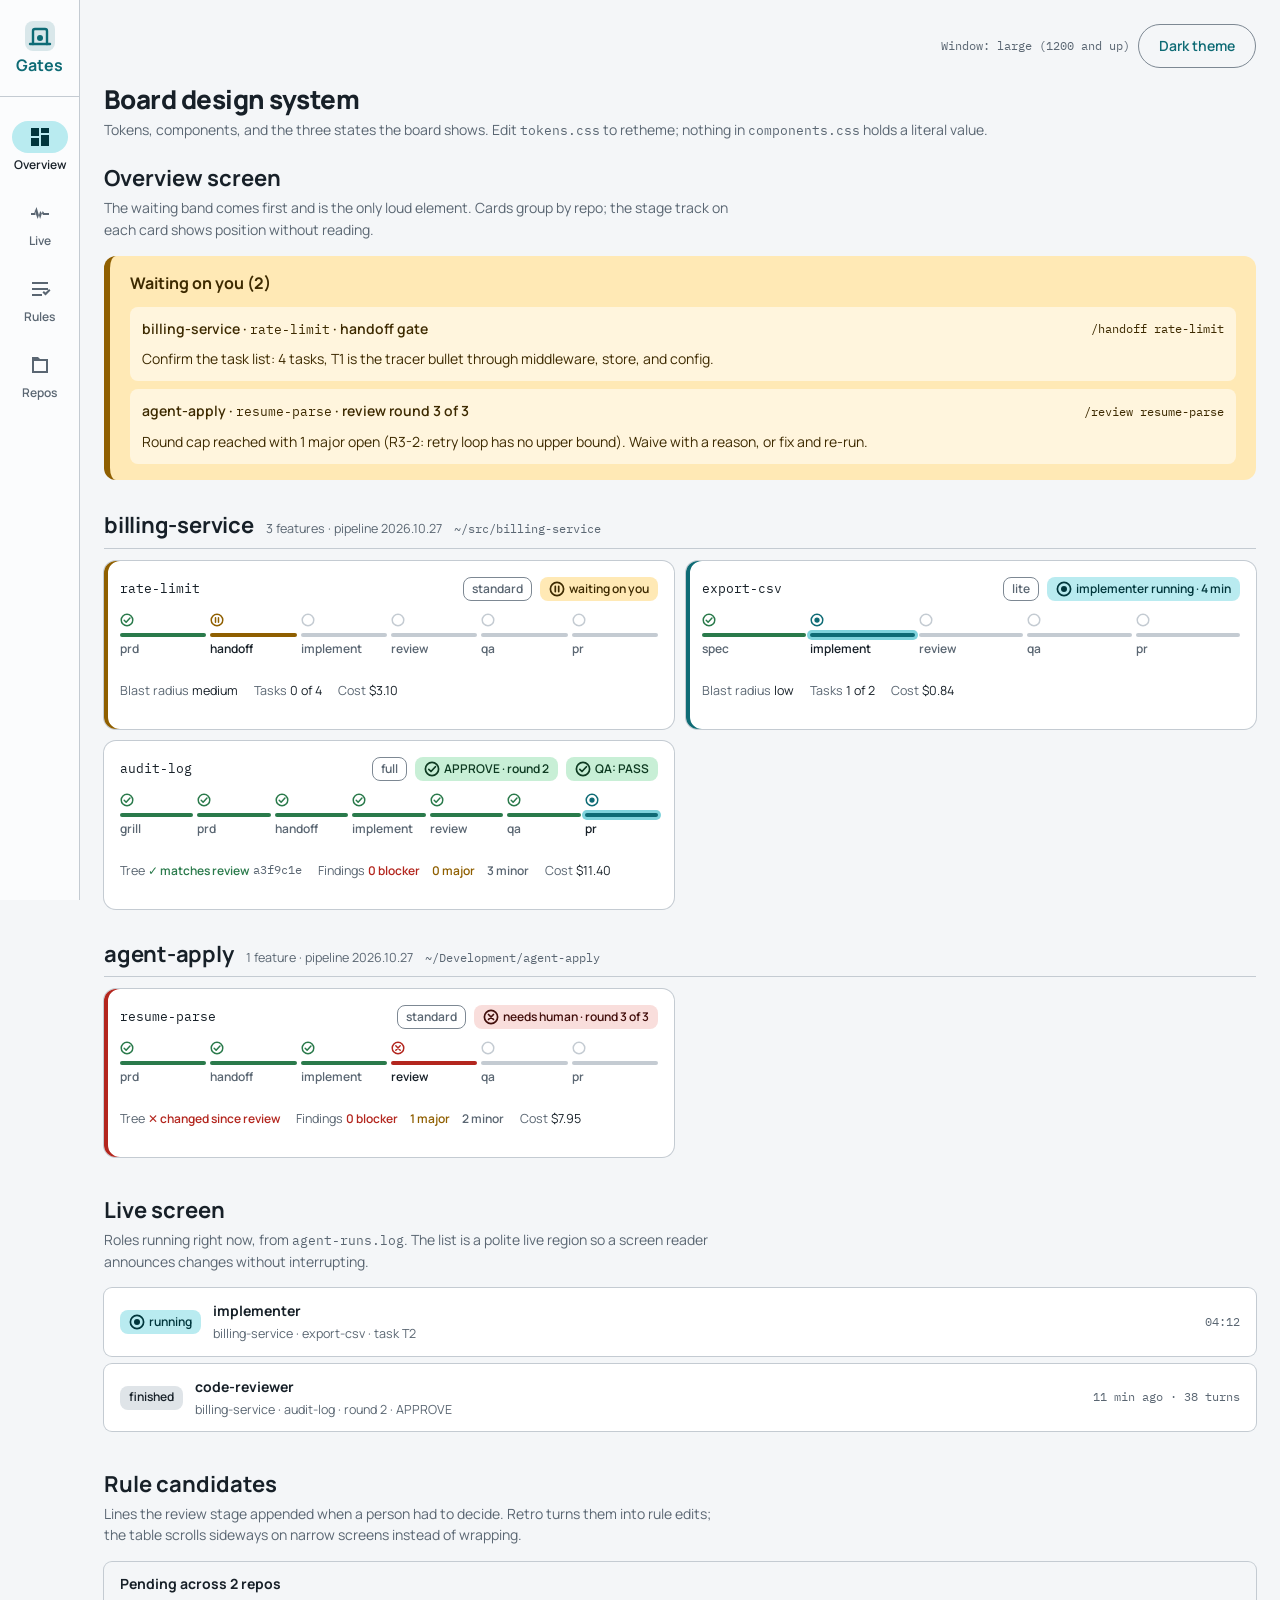
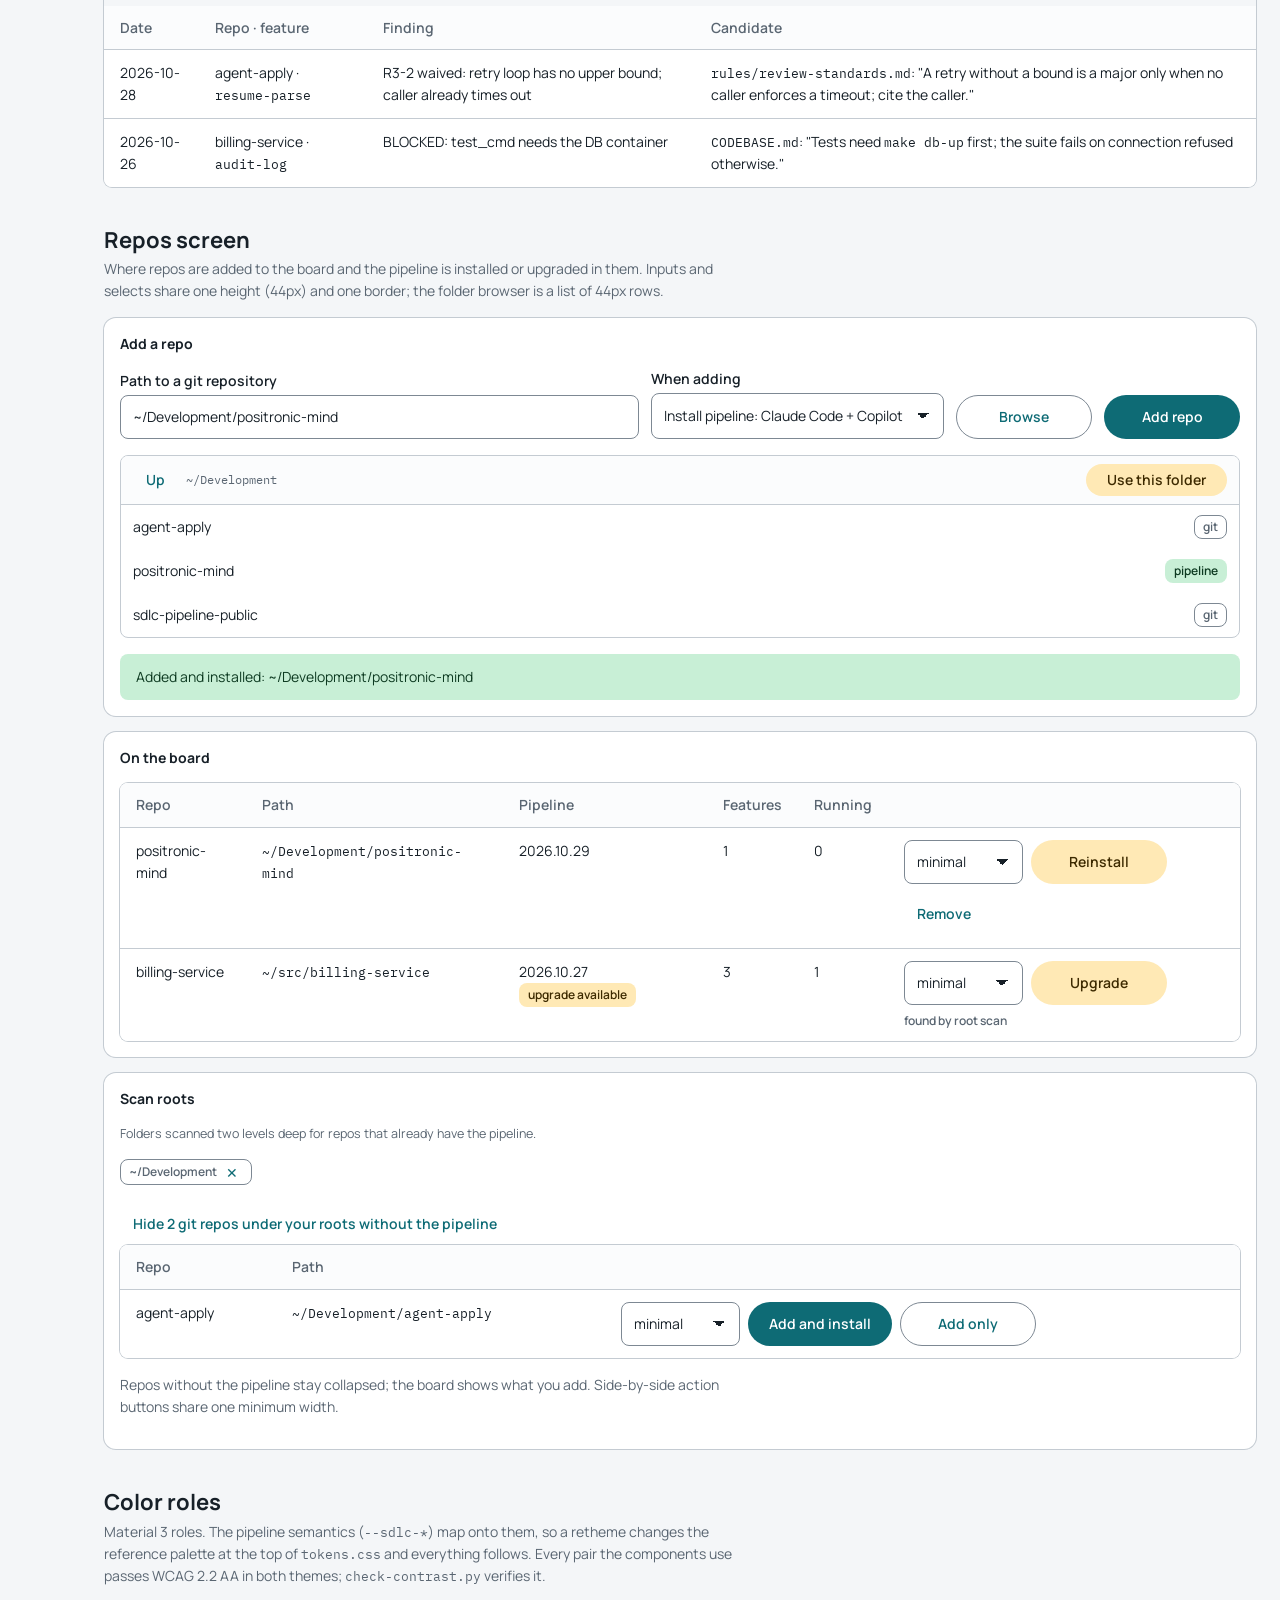
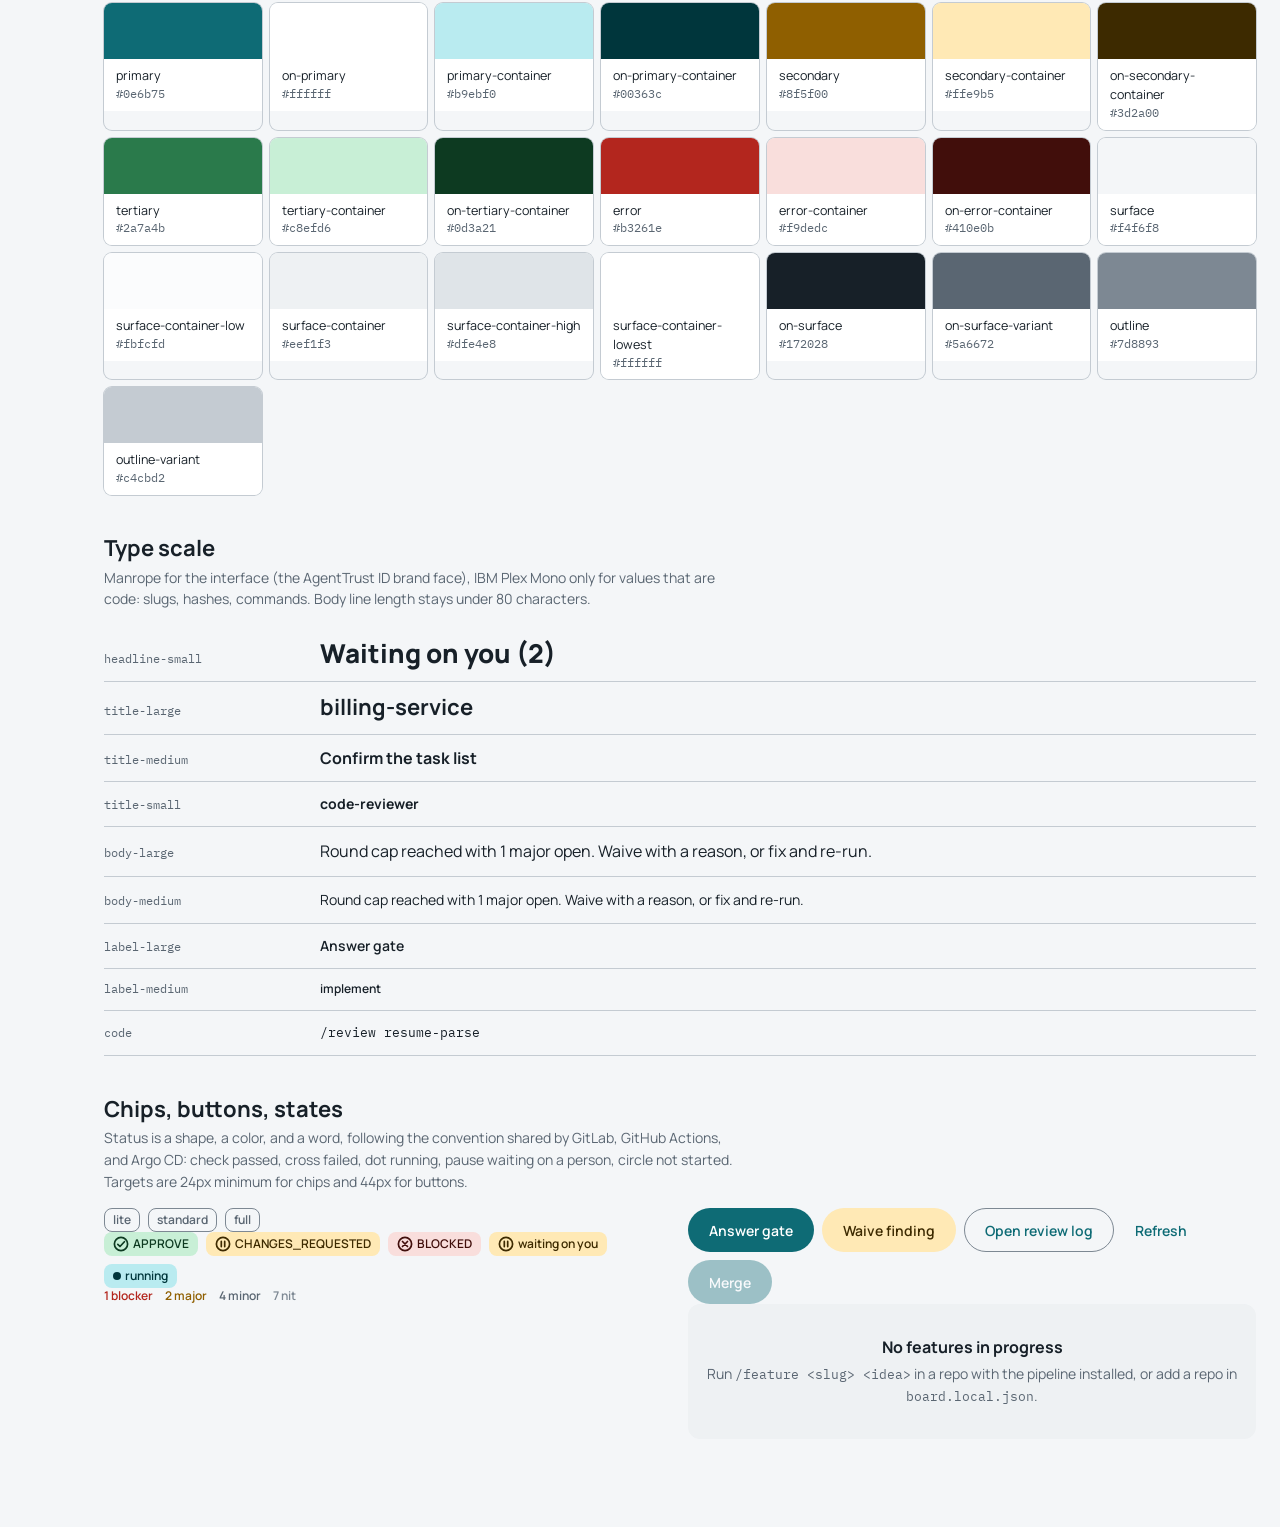
==== commit 43aafb7c: "Add Gates, a local read-only board, and bump to 2026.10.29" ====
--- a/board/design/preview.html
+++ b/board/design/preview.html
@@ -6,7 +6,7 @@
 <title>Board design system</title>
 <link rel="preconnect" href="https://fonts.googleapis.com">
 <link rel="preconnect" href="https://fonts.gstatic.com" crossorigin>
-<link rel="stylesheet" href="https://fonts.googleapis.com/css2?family=IBM+Plex+Mono:wght@400;500&family=IBM+Plex+Sans:wght@400;500;600&display=swap">
+<link rel="stylesheet" href="https://fonts.googleapis.com/css2?family=IBM+Plex+Mono:wght@400;500&family=Manrope:wght@400;500;600;700;800&display=swap">
 <link rel="stylesheet" href="tokens.css">
 <link rel="stylesheet" href="components.css">
 <style>
@@ -36,7 +36,15 @@
 <a class="skip-link" href="#main">Skip to content</a>
 <div class="app">
   <nav class="rail" aria-label="Board sections">
-    <a class="rail__brand" href="#main" aria-label="sdlc pipeline board"><svg viewBox="0 0 24 24" width="28" height="28" aria-hidden="true" focusable="false"><path fill="currentColor" d="M4 6h4v4H4zm6 1h10v2H10zM4 14h4v4H4zm6 1h10v2H10z"/><path fill="currentColor" d="M6 10v4h-0.001" stroke="currentColor" stroke-width="2"/></svg><span class="rail__brand-text">sdlc</span></a>
+    <div class="brand" aria-label="Gates, the sdlc-pipeline board">
+      <svg class="brand__mark" viewBox="0 0 32 32" width="32" height="32" aria-hidden="true" focusable="false">
+        <rect x="1" y="1" width="30" height="30" rx="8" fill="currentColor" opacity="0.14"/>
+        <path d="M9 24V11a2 2 0 0 1 2-2h10a2 2 0 0 1 2 2v13" fill="none" stroke="currentColor" stroke-width="2.4" stroke-linecap="round"/>
+        <circle cx="16" cy="18" r="3" fill="currentColor"/>
+        <path d="M6 24h20" stroke="currentColor" stroke-width="2.4" stroke-linecap="round"/>
+      </svg>
+      <span class="brand__name">Gates</span>
+    </div>
     <a class="rail__item" href="#overview" aria-current="page"><span class="rail__icon"><svg viewBox="0 0 24 24" width="24" height="24" aria-hidden="true" focusable="false"><path fill="currentColor" d="M3 3h8v8H3zm10 0h8v5h-8zM3 13h8v8H3zm10-3h8v11h-8z"/></svg></span><span class="rail__label">Overview</span></a>
     <a class="rail__item" href="#live"><span class="rail__icon"><svg viewBox="0 0 24 24" width="24" height="24" aria-hidden="true" focusable="false"><path fill="currentColor" d="M3 12h3.2l2.3-6 3.6 12 2.6-8 1.5 2H21v2h-5.9l-2.9-3.9-2.5 7.9L6.2 8.4 7.6 14H3z"/></svg></span><span class="rail__label">Live</span></a>
     <a class="rail__item" href="#candidates"><span class="rail__icon"><svg viewBox="0 0 24 24" width="24" height="24" aria-hidden="true" focusable="false"><path fill="currentColor" d="M4 5h16v2H4zm0 6h16v2H4zm0 6h10v2H4zm13.5-1.6L15.9 14l-1.4 1.4 3 3 5-5-1.4-1.4z"/></svg></span><span class="rail__label">Rules</span></a>
@@ -214,8 +222,57 @@
       </div>
     </section>
 
+    <!-- ============================ Sample: repos ============================ -->
+    <section class="spec" id="repos" aria-labelledby="h-repos">
+      <h2 class="spec__title" id="h-repos">Repos screen</h2>
+      <p class="spec__note">Where repos are added to the board and the pipeline is installed or upgraded in them. Inputs and selects share one height (44px) and one border; the folder browser is a list of 44px rows.</p>
+      <div class="stack">
+        <section class="panel" aria-labelledby="h-add-s">
+          <h3 id="h-add-s">Add a repo</h3>
+          <div class="add-row">
+            <div class="field"><label for="s-path">Path to a git repository</label><input class="input" id="s-path" value="~/Development/positronic-mind"></div>
+            <div class="field"><label for="s-mode">When adding</label><select class="select" id="s-mode"><option>Install pipeline: Claude Code + Copilot</option><option>Install pipeline: all tools</option><option>Install guards only</option><option>Just add to the board</option></select></div>
+            <button class="btn btn--outlined" type="button" aria-expanded="true">Browse</button>
+            <button class="btn btn--filled" type="button">Add repo</button>
+          </div>
+          <div class="browser">
+            <div class="browser__head"><button class="btn btn--text" type="button" style="min-height:32px">Up</button><span>~/Development</span><button class="btn btn--tonal" type="button" style="min-height:32px;margin-left:auto">Use this folder</button></div>
+            <button class="browser__row" type="button">agent-apply <span class="chip chip--outline">git</span></button>
+            <button class="browser__row" type="button">positronic-mind <span class="chip chip--approve">pipeline</span></button>
+            <button class="browser__row" type="button">sdlc-pipeline-public <span class="chip chip--outline">git</span></button>
+          </div>
+          <div class="msg msg--ok">Added and installed: ~/Development/positronic-mind</div>
+        </section>
+        <section class="panel" aria-labelledby="h-board-s">
+          <h3 id="h-board-s">On the board</h3>
+          <div class="table-wrap"><table>
+            <thead><tr><th scope="col">Repo</th><th scope="col">Path</th><th scope="col">Pipeline</th><th scope="col">Features</th><th scope="col">Running</th><th scope="col"></th></tr></thead>
+            <tbody>
+              <tr><td>positronic-mind</td><td><code>~/Development/positronic-mind</code></td><td>2026.10.29</td><td>1</td><td>0</td><td><div class="actions"><select class="select" aria-label="Install mode"><option>minimal</option><option>full</option><option>guards only</option></select><button class="btn btn--tonal" type="button">Reinstall</button><button class="btn btn--text" type="button">Remove</button></div></td></tr>
+              <tr><td>billing-service</td><td><code>~/src/billing-service</code></td><td>2026.10.27 <span class="chip chip--changes">upgrade available</span></td><td>3</td><td>1</td><td><div class="actions"><select class="select" aria-label="Install mode"><option>minimal</option><option>full</option><option>guards only</option></select><button class="btn btn--tonal" type="button">Upgrade</button><span class="inferred">found by root scan</span></div></td></tr>
+            </tbody>
+          </table></div>
+        </section>
+        <section class="panel" aria-labelledby="h-roots-s">
+          <h3 id="h-roots-s">Scan roots</h3>
+          <p class="hint">Folders scanned two levels deep for repos that already have the pipeline.</p>
+          <ul role="list" class="actions"><li class="chip chip--outline">~/Development <button class="btn btn--text" type="button" aria-label="Remove root" style="min-height:24px;padding:0 4px">✕</button></li></ul>
+          <div>
+            <button class="btn btn--text" type="button" aria-expanded="true">Hide 2 git repos under your roots without the pipeline</button>
+            <div class="table-wrap"><table>
+              <thead><tr><th scope="col">Repo</th><th scope="col">Path</th><th scope="col"></th></tr></thead>
+              <tbody>
+                <tr><td>agent-apply</td><td><code>~/Development/agent-apply</code></td><td><div class="actions"><select class="select" aria-label="Install mode"><option>minimal</option><option>full</option><option>guards only</option></select><button class="btn btn--filled" type="button">Add and install</button><button class="btn btn--outlined" type="button">Add only</button></div></td></tr>
+              </tbody>
+            </table></div>
+          </div>
+          <p class="spec__note">Repos without the pipeline stay collapsed; the board shows what you add. Side-by-side action buttons share one minimum width.</p>
+        </section>
+      </div>
+    </section>
+
     <!-- ============================ Tokens ============================ -->
-    <section class="spec" id="repos" aria-labelledby="h-color">
+    <section class="spec" id="color" aria-labelledby="h-color">
       <h2 class="spec__title" id="h-color">Color roles</h2>
       <p class="spec__note">Material 3 roles. The pipeline semantics (<code>--sdlc-*</code>) map onto them, so a retheme changes the reference palette at the top of <code>tokens.css</code> and everything follows. Every pair the components use passes WCAG 2.2 AA in both themes; <code>check-contrast.py</code> verifies it.</p>
       <div class="swatches" id="swatches"></div>
@@ -223,7 +280,7 @@
 
     <section class="spec" aria-labelledby="h-type">
       <h2 class="spec__title" id="h-type">Type scale</h2>
-      <p class="spec__note">IBM Plex Sans for the interface, IBM Plex Mono only for values that are code: slugs, hashes, commands. Body line length stays under 80 characters.</p>
+      <p class="spec__note">Manrope for the interface (the AgentTrust ID brand face), IBM Plex Mono only for values that are code: slugs, hashes, commands. Body line length stays under 80 characters.</p>
       <div class="type-row"><code>headline-small</code><span style="font: var(--md-sys-typescale-headline-small)">Waiting on you (2)</span></div>
       <div class="type-row"><code>title-large</code><span style="font: var(--md-sys-typescale-title-large)">billing-service</span></div>
       <div class="type-row"><code>title-medium</code><span style="font: var(--md-sys-typescale-title-medium)">Confirm the task list</span></div>
@@ -240,10 +297,10 @@
       <p class="spec__note">Status is a shape, a color, and a word, following the convention shared by GitLab, GitHub Actions, and Argo CD: check passed, cross failed, dot running, pause waiting on a person, circle not started. Targets are 24px minimum for chips and 44px for buttons.</p>
       <div class="grid-2">
         <div>
-          <div class="row" style="margin-bottom: var(--sp-3)">
+          <div class="row">
             <span class="chip chip--outline">lite</span><span class="chip chip--outline">standard</span><span class="chip chip--outline">full</span>
           </div>
-          <div class="row" style="margin-bottom: var(--sp-3)">
+          <div class="row">
             <span class="chip chip--approve"><span class="chip__glyph" aria-hidden="true"></span>APPROVE</span><span class="chip chip--changes"><span class="chip__glyph" aria-hidden="true"></span>CHANGES_REQUESTED</span><span class="chip chip--blocked"><span class="chip__glyph" aria-hidden="true"></span>BLOCKED</span>
             <span class="chip chip--waiting"><span class="chip__glyph" aria-hidden="true"></span>waiting on you</span>
             <span class="chip chip--live"><span class="chip__dot" aria-hidden="true"></span>running</span>
@@ -253,7 +310,7 @@
           </div>
         </div>
         <div>
-          <div class="row" style="margin-bottom: var(--sp-3)">
+          <div class="row">
             <button class="btn btn--filled" type="button">Answer gate</button>
             <button class="btn btn--tonal" type="button">Waive finding</button>
             <button class="btn btn--outlined" type="button">Open review log</button>
@@ -274,10 +331,13 @@
   // Theme toggle: data-theme on <html> overrides the OS setting; remembered per browser.
   (function () {
     var root = document.documentElement, btn = document.getElementById('theme');
-    function apply(t) { if (t) root.setAttribute('data-theme', t); else root.removeAttribute('data-theme'); var dark = t ? t === 'dark' : matchMedia('(prefers-color-scheme: dark)').matches; btn.textContent = dark ? 'Light theme' : 'Dark theme'; btn.setAttribute('aria-pressed', String(dark)); }
+    // Follows the OS setting; the toggle overrides it and the choice is remembered per browser.
+    function isDark() { var t = root.getAttribute('data-theme'); return t ? t === 'dark' : !matchMedia('(prefers-color-scheme: light)').matches; }
+    function apply(t) { if (t === 'light' || t === 'dark') root.setAttribute('data-theme', t); else root.removeAttribute('data-theme'); var dark = isDark(); btn.textContent = dark ? 'Light theme' : 'Dark theme'; btn.setAttribute('aria-pressed', String(dark)); }
     var saved = null; try { saved = localStorage.getItem('board-theme'); } catch (e) {}
     apply(saved);
-    btn.addEventListener('click', function () { var dark = root.getAttribute('data-theme') === 'dark' || (!root.getAttribute('data-theme') && matchMedia('(prefers-color-scheme: dark)').matches); var next = dark ? 'light' : 'dark'; apply(next); try { localStorage.setItem('board-theme', next); } catch (e) {} });
+    btn.addEventListener('click', function () { var next = isDark() ? 'light' : 'dark'; apply(next); try { localStorage.setItem('board-theme', next); } catch (e) {} });
+    matchMedia('(prefers-color-scheme: light)').addEventListener('change', function () { if (!root.getAttribute('data-theme')) apply(null); });
   })();
   // Swatches from the live computed tokens, so the list is always the real palette.
   (function () {
--- a/board/design/tokens.css
+++ b/board/design/tokens.css
@@ -1,7 +1,9 @@
 /* sdlc-pipeline board: design tokens.
-   This is the only file to edit for a retheme. Components reference these names and nothing else.
-   Naming follows Material Design 3 roles (md-sys-*) so the mapping to any Material library is direct;
-   the sdlc-* block holds the pipeline's own semantics (stages, verdicts, severities, tiers). */
+   Palette: paper and ink with a deep teal primary (light); the dark theme uses the AgentTrust ID brand navy (layered blue surfaces, translucent blue borders, cobalt primary). Typeface: Manrope for the
+   interface (shared with the AgentTrust ID brand), IBM Plex Mono for code values. The board follows the OS color
+   scheme; data-theme on <html> overrides it. This is the only file to edit for a retheme. Components reference these
+   names and nothing else. Role names follow Material Design 3 (md-sys-*); the sdlc-* block holds the pipeline's own
+   semantics (stages, verdicts, severities). */
 
 :root {
   /* ---- Reference palette (change these, the roles below derive from them) ---- */
@@ -55,56 +57,56 @@
   --md-sys-color-outline-variant: var(--ref-neutral-80);
   --md-sys-color-inverse-surface: var(--ref-neutral-20);
   --md-sys-color-inverse-on-surface: var(--ref-neutral-95);
-
-  /* ---- Pipeline semantics ---- */
-  /* Stage track, following the status convention shared by GitLab, GitHub Actions, and Argo CD:
-     green = passed, blue/teal = in progress, amber = needs a person, red = failed/stopped, grey = not started. */
+  --md-sys-color-accent: var(--ref-teal-40);
+
+  /* ---- Pipeline semantics ----
+     Stage track, following the status convention shared by GitLab, GitHub Actions, and Argo CD:
+     green = passed, blue = in progress, amber = needs a person, red = failed/stopped, grey = not started. */
   --sdlc-stage-done: var(--md-sys-color-tertiary);
   --sdlc-stage-current: var(--md-sys-color-primary);
   --sdlc-stage-waiting: var(--md-sys-color-secondary);
   --sdlc-stage-stopped: var(--md-sys-color-error);
   --sdlc-stage-ahead: var(--md-sys-color-outline-variant);
   --sdlc-stage-current-ring: var(--ref-teal-80);
-  /* States that need a person */
   --sdlc-waiting-bg: var(--md-sys-color-secondary-container);
   --sdlc-waiting-fg: var(--md-sys-color-on-secondary-container);
   --sdlc-waiting-accent: var(--md-sys-color-secondary);
-  /* Verdicts and QA */
   --sdlc-approve-bg: var(--md-sys-color-tertiary-container);
   --sdlc-approve-fg: var(--md-sys-color-on-tertiary-container);
   --sdlc-changes-bg: var(--md-sys-color-secondary-container);
   --sdlc-changes-fg: var(--md-sys-color-on-secondary-container);
   --sdlc-blocked-bg: var(--md-sys-color-error-container);
   --sdlc-blocked-fg: var(--md-sys-color-on-error-container);
-  /* Running agent */
   --sdlc-live: var(--md-sys-color-primary);
-  /* Severities, as text color on a neutral chip */
   --sdlc-sev-blocker: var(--md-sys-color-error);
   --sdlc-sev-major: var(--md-sys-color-secondary);
   --sdlc-sev-minor: var(--md-sys-color-on-surface-variant);
   --sdlc-sev-nit: var(--md-sys-color-outline);
 
-  /* ---- Typography (Material 3 scale on IBM Plex) ---- */
-  --md-ref-typeface-plain: "IBM Plex Sans", system-ui, -apple-system, "Segoe UI", sans-serif;
+  /* ---- Typography: Manrope for the interface, IBM Plex Mono for values that are code ---- */
+  --md-ref-typeface-plain: "Manrope", "Space Grotesk", system-ui, -apple-system, "Segoe UI", sans-serif;
   --md-ref-typeface-code: "IBM Plex Mono", ui-monospace, "SFMono-Regular", Menlo, monospace;
-  --md-sys-typescale-display-small: 500 36px/44px var(--md-ref-typeface-plain);
-  --md-sys-typescale-headline-small: 500 24px/32px var(--md-ref-typeface-plain);
-  --md-sys-typescale-title-large: 500 22px/28px var(--md-ref-typeface-plain);
-  --md-sys-typescale-title-medium: 600 16px/24px var(--md-ref-typeface-plain);
-  --md-sys-typescale-title-small: 600 14px/20px var(--md-ref-typeface-plain);
-  --md-sys-typescale-body-large: 400 16px/24px var(--md-ref-typeface-plain);
-  --md-sys-typescale-body-medium: 400 14px/20px var(--md-ref-typeface-plain);
-  --md-sys-typescale-body-small: 400 12px/16px var(--md-ref-typeface-plain);
-  --md-sys-typescale-label-large: 500 14px/20px var(--md-ref-typeface-plain);
-  --md-sys-typescale-label-medium: 500 12px/16px var(--md-ref-typeface-plain);
-  --md-sys-typescale-code: 400 13px/20px var(--md-ref-typeface-code);
-  --md-sys-typescale-code-small: 400 12px/16px var(--md-ref-typeface-code);
+  --md-sys-typescale-display-small: 800 36px/1.15 var(--md-ref-typeface-plain);
+  --md-sys-typescale-headline-small: 800 26px/1.2 var(--md-ref-typeface-plain);
+  --md-sys-typescale-title-large: 700 22px/1.25 var(--md-ref-typeface-plain);
+  --md-sys-typescale-title-medium: 700 16px/1.4 var(--md-ref-typeface-plain);
+  --md-sys-typescale-title-small: 700 14px/1.4 var(--md-ref-typeface-plain);
+  --md-sys-typescale-body-large: 400 16px/1.6 var(--md-ref-typeface-plain);
+  --md-sys-typescale-body-medium: 400 14px/1.55 var(--md-ref-typeface-plain);
+  --md-sys-typescale-body-small: 400 12.5px/1.5 var(--md-ref-typeface-plain);
+  --md-sys-typescale-label-large: 600 14px/1.4 var(--md-ref-typeface-plain);
+  --md-sys-typescale-label-medium: 600 12px/1.35 var(--md-ref-typeface-plain);
+  --md-sys-typescale-code: 400 13px/1.55 var(--md-ref-typeface-code);
+  --md-sys-typescale-code-small: 400 12px/1.4 var(--md-ref-typeface-code);
+  --type-tracking-headline: -0.02em;   /* Manrope display and headline tracking per the brand */
+  --type-tracking-title: -0.01em;
 
   /* ---- Shape ---- */
   --md-sys-shape-corner-none: 0;
   --md-sys-shape-corner-extra-small: 4px;
   --md-sys-shape-corner-small: 8px;
   --md-sys-shape-corner-medium: 12px;
+  --md-sys-shape-corner-large: 16px;
   --md-sys-shape-corner-full: 999px;
 
   /* ---- Spacing (4px base) ---- */
@@ -115,6 +117,9 @@
   --md-sys-elevation-0: none;
   --md-sys-elevation-1: 0 0 0 1px var(--md-sys-color-outline-variant);
   --md-sys-elevation-2: 0 1px 2px rgba(23, 32, 40, 0.14), 0 0 0 1px var(--md-sys-color-outline-variant);
+  --shadow-glow: none;
+  --gradient-brand: var(--md-sys-color-primary);
+  --gradient-app: none;
 
   /* ---- State layers ---- */
   --md-sys-state-hover-opacity: 0.08;
@@ -129,22 +134,19 @@
   /* ---- Layout: Material 3 window size classes. Components switch at these widths. ----
      compact  < 600px   phone: bottom navigation bar, one column, gutter 16
      medium   600-839   tablet portrait: navigation rail, one column, gutter 24
-     expanded 840-1199  tablet landscape, small laptop: rail, two columns
-     large    >= 1200   desktop: rail, content capped at --layout-content-max
-     Breakpoints are not CSS variables (media queries cannot read them); they are written in components.css
-     and repeated here so a retheme sees them in one place. */
-  --layout-rail-width: 80px;   /* Material 3 navigation rail */
-  --layout-drawer-width: 240px;   /* the rail opens into a drawer at 1600px and up */
+     expanded 840-1199  tablet landscape, small laptop: rail, cards fill by width
+     large    >= 1200   desktop: rail, content centered and capped; drawer from 1600 */
+  --layout-rail-width: 80px;
+  --layout-drawer-width: 240px;
   --layout-bottom-bar-height: 80px;
   --layout-content-max: 1280px;
   --layout-gutter: var(--sp-6);
   --layout-gutter-narrow: var(--sp-4);
 
   /* ---- Accessibility floors (WCAG 2.2 AA) ----
-     Text contrast 4.5:1, large text and UI parts 3:1, focus indicator 3:1 against its surroundings (2.4.11/2.4.13),
-     pointer targets 24x24 CSS px minimum (2.5.8), 44x44 preferred for primary actions,
-     status is always color plus a word (1.4.1), motion respects prefers-reduced-motion (2.3.3).
-     The contrast ratios of this palette are listed in README.md and checked by board/design/check-contrast.py. */
+     Text 4.5:1, large text and UI parts 3:1, focus ring 3:1 (2.4.11/2.4.13), targets 24px min (2.5.8),
+     44px for primary actions, status always color plus a word (1.4.1), reduced motion respected (2.3.3).
+     check-contrast.py verifies the pairs the components use, in both themes. */
   --a11y-target-min: 24px;
   --a11y-target-comfortable: 44px;
   --a11y-focus-ring: 3px solid var(--md-sys-color-primary);
@@ -156,71 +158,73 @@
 /* ---- Dark: same roles, different values. Applies with the OS setting unless data-theme forces one. ---- */
 @media (prefers-color-scheme: dark) {
   :root:not([data-theme="light"]) {
-    --md-sys-color-primary: var(--ref-teal-80);
-    --md-sys-color-on-primary: #00363c;
-    --md-sys-color-primary-container: #0b4f58;
-    --md-sys-color-on-primary-container: var(--ref-teal-90);
-    --md-sys-color-secondary: #e9b84a;
-    --md-sys-color-on-secondary: #3d2a00;
-    --md-sys-color-secondary-container: #5a3f00;
-    --md-sys-color-on-secondary-container: var(--ref-amber-90);
-    --md-sys-color-tertiary: #8fd5a8;
-    --md-sys-color-tertiary-container: #1b5533;
-    --md-sys-color-on-tertiary-container: var(--ref-green-90);
-    --md-sys-color-error: #f2b8b5;
-    --md-sys-color-on-error: #601410;
-    --md-sys-color-error-container: #8c1d18;
-    --md-sys-color-on-error-container: var(--ref-red-90);
-    --md-sys-color-surface: #10161c;
-    --md-sys-color-surface-dim: #0c1116;
-    --md-sys-color-surface-bright: #2b343d;
-    --md-sys-color-surface-container-lowest: #0a0f13;
-    --md-sys-color-surface-container-low: #151c23;
-    --md-sys-color-surface-container: #1a2129;
-    --md-sys-color-surface-container-high: #232c35;
-    --md-sys-color-surface-container-highest: #2e3741;
-    --md-sys-color-on-surface: #e3e8ec;
-    --md-sys-color-on-surface-variant: #b4bec7;
-    --md-sys-color-outline: #7f8a95;
-    --md-sys-color-outline-variant: #3a444e;
-    --md-sys-color-inverse-surface: #e3e8ec;
-    --md-sys-color-inverse-on-surface: #1a2129;
-    --sdlc-stage-current-ring: #0b4f58;
-    --md-sys-elevation-2: 0 1px 2px rgba(0, 0, 0, 0.5), 0 0 0 1px var(--md-sys-color-outline-variant);
+    --md-sys-color-primary: #6890ff;
+    --md-sys-color-on-primary: #061127;
+    --md-sys-color-primary-container: #1a2d5a;
+    --md-sys-color-on-primary-container: #dbe5ff;
+    --md-sys-color-secondary: #f2b14a;
+    --md-sys-color-on-secondary: #1a1208;
+    --md-sys-color-secondary-container: #3a2d18;
+    --md-sys-color-on-secondary-container: #ffe2ad;
+    --md-sys-color-tertiary: #42cc84;
+    --md-sys-color-tertiary-container: #1a3a2a;
+    --md-sys-color-on-tertiary-container: #bdf0d3;
+    --md-sys-color-error: #f2708b;
+    --md-sys-color-on-error: #1a0a10;
+    --md-sys-color-error-container: #3a1f28;
+    --md-sys-color-on-error-container: #ffd3dc;
+    --md-sys-color-surface: #08162f;
+    --md-sys-color-surface-dim: #061127;
+    --md-sys-color-surface-bright: #18305a;
+    --md-sys-color-surface-container-lowest: #07132a;
+    --md-sys-color-surface-container-low: #0b1a35;
+    --md-sys-color-surface-container: #0f1e3a;
+    --md-sys-color-surface-container-high: #122648;
+    --md-sys-color-surface-container-highest: #18305a;
+    --md-sys-color-on-surface: #eef4ff;
+    --md-sys-color-on-surface-variant: #a9b8d8;
+    --md-sys-color-outline: #5878b8;
+    --md-sys-color-outline-variant: #243a5e;
+    --md-sys-color-inverse-surface: #eef4ff;
+    --md-sys-color-inverse-on-surface: #061127;
+    --md-sys-color-accent: #7ed9ff;
+    --sdlc-stage-current-ring: #1a2d5a;
+    --md-sys-elevation-2: 0 1px 2px rgba(0, 0, 0, 0.45), 0 0 0 1px var(--md-sys-color-outline-variant);
     color-scheme: dark;
   }
 }
 :root[data-theme="dark"] {
-  --md-sys-color-primary: var(--ref-teal-80);
-  --md-sys-color-on-primary: #00363c;
-  --md-sys-color-primary-container: #0b4f58;
-  --md-sys-color-on-primary-container: var(--ref-teal-90);
-  --md-sys-color-secondary: #e9b84a;
-  --md-sys-color-on-secondary: #3d2a00;
-  --md-sys-color-secondary-container: #5a3f00;
-  --md-sys-color-on-secondary-container: var(--ref-amber-90);
-  --md-sys-color-tertiary: #8fd5a8;
-  --md-sys-color-tertiary-container: #1b5533;
-  --md-sys-color-on-tertiary-container: var(--ref-green-90);
-  --md-sys-color-error: #f2b8b5;
-  --md-sys-color-on-error: #601410;
-  --md-sys-color-error-container: #8c1d18;
-  --md-sys-color-on-error-container: var(--ref-red-90);
-  --md-sys-color-surface: #10161c;
-  --md-sys-color-surface-dim: #0c1116;
-  --md-sys-color-surface-bright: #2b343d;
-  --md-sys-color-surface-container-lowest: #0a0f13;
-  --md-sys-color-surface-container-low: #151c23;
-  --md-sys-color-surface-container: #1a2129;
-  --md-sys-color-surface-container-high: #232c35;
-  --md-sys-color-surface-container-highest: #2e3741;
-  --md-sys-color-on-surface: #e3e8ec;
-  --md-sys-color-on-surface-variant: #b4bec7;
-  --md-sys-color-outline: #7f8a95;
-  --md-sys-color-outline-variant: #3a444e;
-  --md-sys-color-inverse-surface: #e3e8ec;
-  --md-sys-color-inverse-on-surface: #1a2129;
-  --sdlc-stage-current-ring: #0b4f58;
-  --md-sys-elevation-2: 0 1px 2px rgba(0, 0, 0, 0.5), 0 0 0 1px var(--md-sys-color-outline-variant);
+  --md-sys-color-primary: #6890ff;
+  --md-sys-color-on-primary: #061127;
+  --md-sys-color-primary-container: #1a2d5a;
+  --md-sys-color-on-primary-container: #dbe5ff;
+  --md-sys-color-secondary: #f2b14a;
+  --md-sys-color-on-secondary: #1a1208;
+  --md-sys-color-secondary-container: #3a2d18;
+  --md-sys-color-on-secondary-container: #ffe2ad;
+  --md-sys-color-tertiary: #42cc84;
+  --md-sys-color-tertiary-container: #1a3a2a;
+  --md-sys-color-on-tertiary-container: #bdf0d3;
+  --md-sys-color-error: #f2708b;
+  --md-sys-color-on-error: #1a0a10;
+  --md-sys-color-error-container: #3a1f28;
+  --md-sys-color-on-error-container: #ffd3dc;
+  --md-sys-color-surface: #08162f;
+  --md-sys-color-surface-dim: #061127;
+  --md-sys-color-surface-bright: #18305a;
+  --md-sys-color-surface-container-lowest: #07132a;
+  --md-sys-color-surface-container-low: #0b1a35;
+  --md-sys-color-surface-container: #0f1e3a;
+  --md-sys-color-surface-container-high: #122648;
+  --md-sys-color-surface-container-highest: #18305a;
+  --md-sys-color-on-surface: #eef4ff;
+  --md-sys-color-on-surface-variant: #a9b8d8;
+  --md-sys-color-outline: #5878b8;
+  --md-sys-color-outline-variant: #243a5e;
+  --md-sys-color-inverse-surface: #eef4ff;
+  --md-sys-color-inverse-on-surface: #061127;
+  --md-sys-color-accent: #7ed9ff;
+  --sdlc-stage-current-ring: #1a2d5a;
+  --md-sys-elevation-2: 0 1px 2px rgba(0, 0, 0, 0.45), 0 0 0 1px var(--md-sys-color-outline-variant);
   color-scheme: dark;
 }
--- a/board/design/components.css
+++ b/board/design/components.css
@@ -15,6 +15,7 @@
 body {
   margin: 0; min-height: 100%;
   background: var(--md-sys-color-surface);
+  background-image: var(--gradient-app); background-attachment: fixed;
   color: var(--md-sys-color-on-surface);
   font: var(--md-sys-typescale-body-medium);
   -webkit-text-size-adjust: 100%;
@@ -55,7 +56,11 @@
   border-right: 1px solid var(--md-sys-color-outline-variant);
   display: flex; flex-direction: column; align-items: center; gap: var(--sp-3);
 }
-.rail__brand { display: flex; flex-direction: column; align-items: center; gap: var(--sp-1); color: var(--md-sys-color-primary); text-decoration: none; padding: var(--sp-2) 0 var(--sp-4); font: var(--md-sys-typescale-title-small); letter-spacing: 0.02em; }
+/* Brand: a static mark and name, visually apart from the destinations (no pill, no hover, not a link) */
+.brand { display: grid; justify-items: center; gap: 2px; padding: var(--sp-2) 0 var(--sp-5); margin-bottom: var(--sp-2); border-bottom: 1px solid var(--md-sys-color-outline-variant); width: 100%; color: var(--md-sys-color-on-surface); }
+.brand__mark { color: var(--md-sys-color-primary); }
+.brand__mark rect { fill: var(--md-sys-color-primary); opacity: 0.14; }
+.brand__name { font: var(--md-sys-typescale-title-medium); letter-spacing: 0.01em; color: var(--md-sys-color-primary); }
 .rail__item {
   position: relative; display: flex; flex-direction: column; align-items: center; gap: var(--sp-1);
   width: 72px; min-height: 64px; padding: var(--sp-1) 0; border: 0; background: none; cursor: pointer;
@@ -74,7 +79,8 @@
 @media (min-width: 1600px) {
   .app { grid-template-columns: var(--layout-drawer-width) 1fr; }
   .rail { align-items: stretch; padding: var(--sp-3) var(--sp-3); gap: var(--sp-1); }
-  .rail__brand { flex-direction: row; justify-content: flex-start; gap: var(--sp-3); padding: var(--sp-3) var(--sp-4) var(--sp-5); font: var(--md-sys-typescale-title-medium); }
+  .brand { grid-template-columns: auto 1fr; grid-template-rows: auto auto; column-gap: var(--sp-3); row-gap: 0; justify-items: start; align-items: center; padding: var(--sp-2) var(--sp-3) var(--sp-4); }
+  .brand__name { font: var(--md-sys-typescale-title-large); }
   .rail__item { flex-direction: row; width: auto; min-height: 56px; padding: 0 var(--sp-5) 0 var(--sp-4); gap: var(--sp-3); border-radius: var(--md-sys-shape-corner-full); }
   .rail__icon { width: 24px; height: 24px; background: none !important; }
   .rail__label { font: var(--md-sys-typescale-label-large); }
@@ -87,7 +93,7 @@
 /* wide desktops: more room before capping, so a 27-inch display is not a left-aligned column with empty space beside it */
 @media (min-width: 1600px) { .main { max-width: 1600px; } }
 @media (min-width: 2000px) { .main { max-width: 1840px; } }
-.page-title { font: var(--md-sys-typescale-headline-small); margin-bottom: var(--sp-1); }
+.page-title { font: var(--md-sys-typescale-headline-small); letter-spacing: var(--type-tracking-headline); margin-bottom: var(--sp-1); }
 .page-sub { color: var(--md-sys-color-on-surface-variant); margin-bottom: var(--sp-6); }
 
 /* compact: bottom navigation bar, single column, narrow gutters */
@@ -98,7 +104,7 @@
     flex-direction: row; justify-content: space-around; padding: var(--sp-2) 0 max(var(--sp-2), env(safe-area-inset-bottom));
     border-right: 0; border-top: 1px solid var(--md-sys-color-outline-variant); z-index: 10;
   }
-  .rail__brand { display: none; }
+  .brand { display: none; }
   .rail__item { min-height: 56px; width: 64px; }
   .main { padding: var(--sp-4) var(--layout-gutter-narrow) calc(var(--layout-bottom-bar-height) + var(--sp-6)); }
 }
@@ -129,7 +135,7 @@
    ========================================================================= */
 .repo { margin-bottom: var(--sp-8); }
 .repo__head { display: flex; align-items: baseline; gap: var(--sp-3); flex-wrap: wrap; padding-bottom: var(--sp-2); margin-bottom: var(--sp-3); border-bottom: 1px solid var(--md-sys-color-outline-variant); }
-.repo__name { font: var(--md-sys-typescale-title-large); }
+.repo__name { font: var(--md-sys-typescale-title-large); letter-spacing: var(--type-tracking-title); }
 .repo__meta { color: var(--md-sys-color-on-surface-variant); font: var(--md-sys-typescale-body-small); }
 .repo__path { font: var(--md-sys-typescale-code-small); color: var(--md-sys-color-on-surface-variant); }
 
@@ -256,7 +262,46 @@
 .btn--text { background: transparent; color: var(--md-sys-color-primary); padding: 0 var(--sp-3); }
 .btn:disabled { opacity: 0.38; cursor: not-allowed; }
 
+/* =========================================================================
+   Forms: inputs, selects, the folder browser, messages (Repos screen)
+   ========================================================================= */
+.field { display: grid; gap: var(--sp-1); }
+.field label { font: var(--md-sys-typescale-label-large); }
+.input { min-height: var(--a11y-target-comfortable); padding: 0 var(--sp-3); border: 1px solid var(--md-sys-color-outline); border-radius: var(--md-sys-shape-corner-small); background: var(--md-sys-color-surface-container-lowest); color: var(--md-sys-color-on-surface); font: var(--md-sys-typescale-body-medium); width: 100%; }
+.input:focus-visible { outline: var(--a11y-focus-ring); outline-offset: 0; border-color: var(--md-sys-color-primary); }
+.select { appearance: none; -webkit-appearance: none; min-height: var(--a11y-target-comfortable); padding: 0 var(--sp-10) 0 var(--sp-3); border: 1px solid var(--md-sys-color-outline); border-radius: var(--md-sys-shape-corner-small); background-color: var(--md-sys-color-surface-container-lowest); color: var(--md-sys-color-on-surface); font: var(--md-sys-typescale-body-medium); line-height: var(--a11y-target-comfortable); cursor: pointer;
+  background-image: linear-gradient(45deg, transparent 50%, currentColor 50%), linear-gradient(135deg, currentColor 50%, transparent 50%); background-position: calc(100% - 20px) 50%, calc(100% - 14px) 50%; background-size: 6px 6px, 6px 6px; background-repeat: no-repeat; }
+.select:focus-visible { outline: var(--a11y-focus-ring); outline-offset: 0; border-color: var(--md-sys-color-primary); }
+.actions .select { min-height: 36px; line-height: 36px; padding-right: var(--sp-8); }
+.add-row { display: grid; gap: var(--sp-3); grid-template-columns: 1fr; align-items: end; }
+/* Action buttons that sit side by side share one width so the row reads as one control group. */
+.add-row .btn, .actions .btn--filled, .actions .btn--outlined, .actions .btn--tonal { min-width: 8.5rem; }
+@media (min-width: 840px) { .add-row { grid-template-columns: 1fr auto auto auto; } }
+.browser { border: 1px solid var(--md-sys-color-outline-variant); border-radius: var(--md-sys-shape-corner-small); max-height: 280px; overflow: auto; background: var(--md-sys-color-surface-container-lowest); }
+.browser__head { display: flex; gap: var(--sp-2); align-items: center; padding: var(--sp-2) var(--sp-3); border-bottom: 1px solid var(--md-sys-color-outline-variant); font: var(--md-sys-typescale-code-small); color: var(--md-sys-color-on-surface-variant); position: sticky; top: 0; background: var(--md-sys-color-surface-container-low); }
+.browser__row { display: flex; gap: var(--sp-2); align-items: center; width: 100%; min-height: var(--a11y-target-comfortable); padding: 0 var(--sp-3); border: 0; background: none; color: var(--md-sys-color-on-surface); font: var(--md-sys-typescale-body-medium); text-align: left; cursor: pointer; }
+.browser__row:hover { background: var(--md-sys-color-surface-container); }
+.browser__row .chip { margin-left: auto; }
+.actions { display: flex; gap: var(--sp-2); flex-wrap: wrap; }
+.log { font: var(--md-sys-typescale-code-small); white-space: pre-wrap; background: var(--md-sys-color-surface-container); border-radius: var(--md-sys-shape-corner-small); padding: var(--sp-3); max-height: 240px; overflow: auto; margin-top: var(--sp-3); }
+.msg { padding: var(--sp-3) var(--sp-4); border-radius: var(--md-sys-shape-corner-small); font: var(--md-sys-typescale-body-medium); }
+.msg--ok { background: var(--sdlc-approve-bg); color: var(--sdlc-approve-fg); }
+.msg--err { background: var(--sdlc-blocked-bg); color: var(--sdlc-blocked-fg); }
+.stack { display: grid; gap: var(--sp-4); }
+
 /* ---- Empty and error states: say what happened and what to do ---- */
+/* Panels: a titled block on the lowest surface. */
+.panel { background: var(--md-sys-color-surface-container-lowest); box-shadow: var(--md-sys-elevation-1); border-radius: var(--md-sys-shape-corner-medium); padding: var(--sp-4); }
+.panel h3 { font: var(--md-sys-typescale-title-small); }
+/* Rhythm inside a panel: every block after the heading stands one unit (16px) below the one before it. Blocks that appear
+   on demand (the folder browser, a message, the candidates list) get the same gap, so nothing sits flush on a neighbor. */
+.panel > * + * { margin-top: var(--sp-4); }
+.panel > [hidden], .panel > :empty { display: none; }
+.panel > [hidden] + *, .panel > :empty + * { margin-top: var(--sp-4); }
+/* Secondary text, two kinds: .hint is a sentence that explains a control or an empty list (body-small);
+   .inferred is a short qualifier next to a value, such as "found by root scan" (label-medium). */
+.hint { font: var(--md-sys-typescale-body-small); color: var(--md-sys-color-on-surface-variant); }
+.inferred { font: var(--md-sys-typescale-label-medium); color: var(--md-sys-color-on-surface-variant); }
 .empty { padding: var(--sp-8) var(--sp-4); text-align: center; color: var(--md-sys-color-on-surface-variant); background: var(--md-sys-color-surface-container); border-radius: var(--md-sys-shape-corner-medium); }
 .empty__title { font: var(--md-sys-typescale-title-medium); color: var(--md-sys-color-on-surface); margin-bottom: var(--sp-1); }
 .empty code { font: var(--md-sys-typescale-code); }
